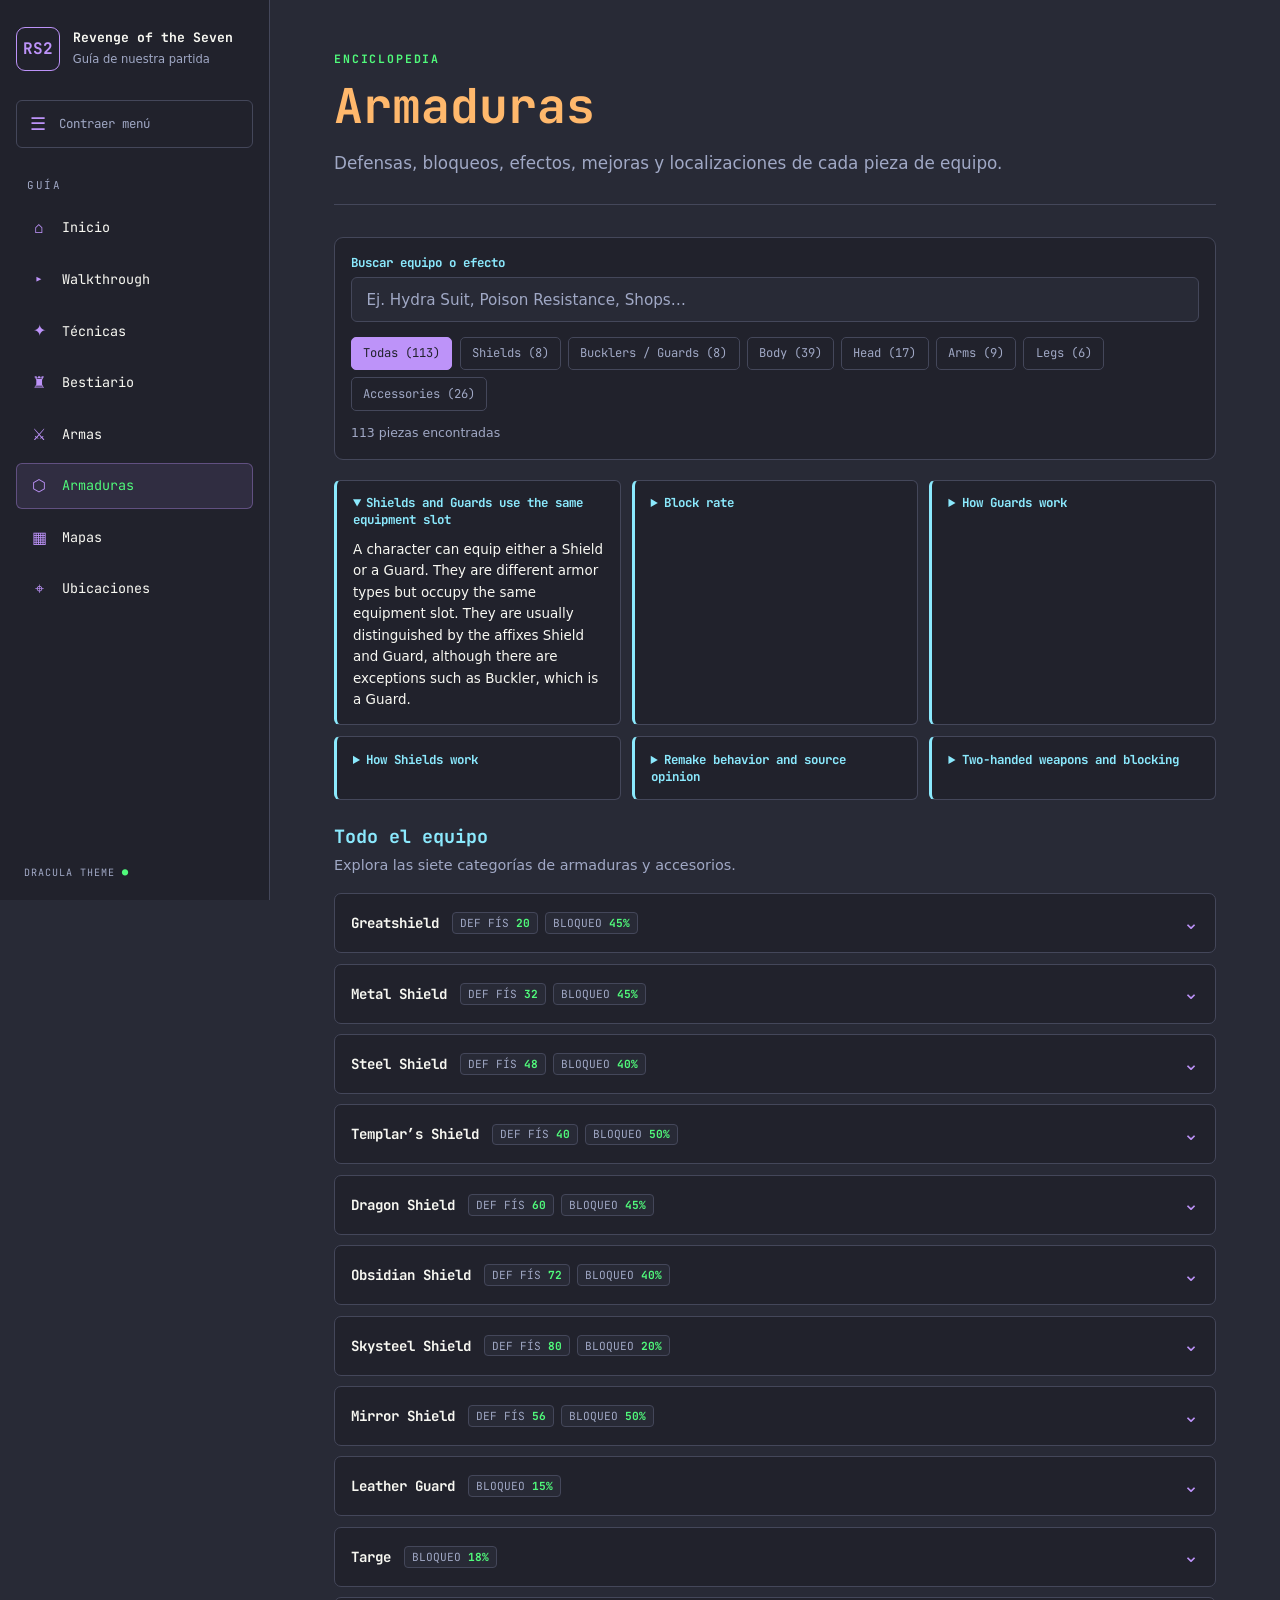
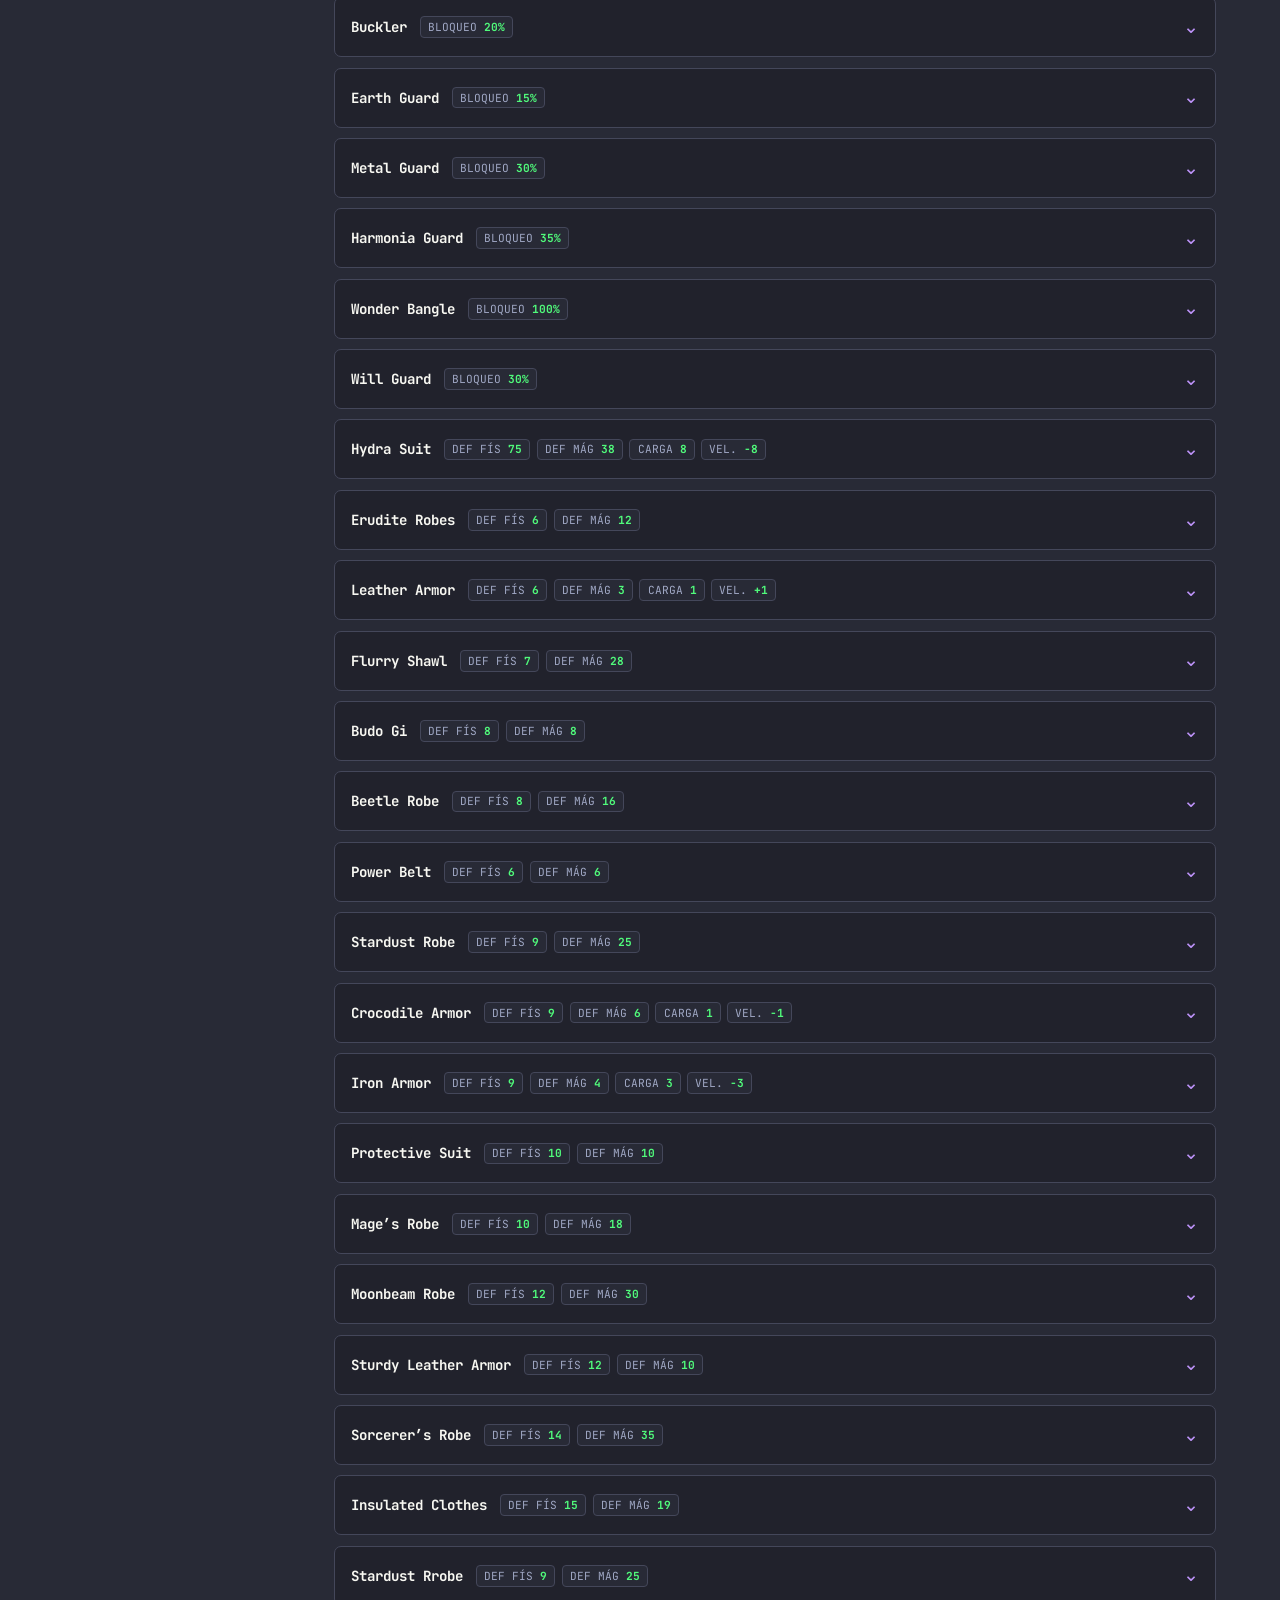
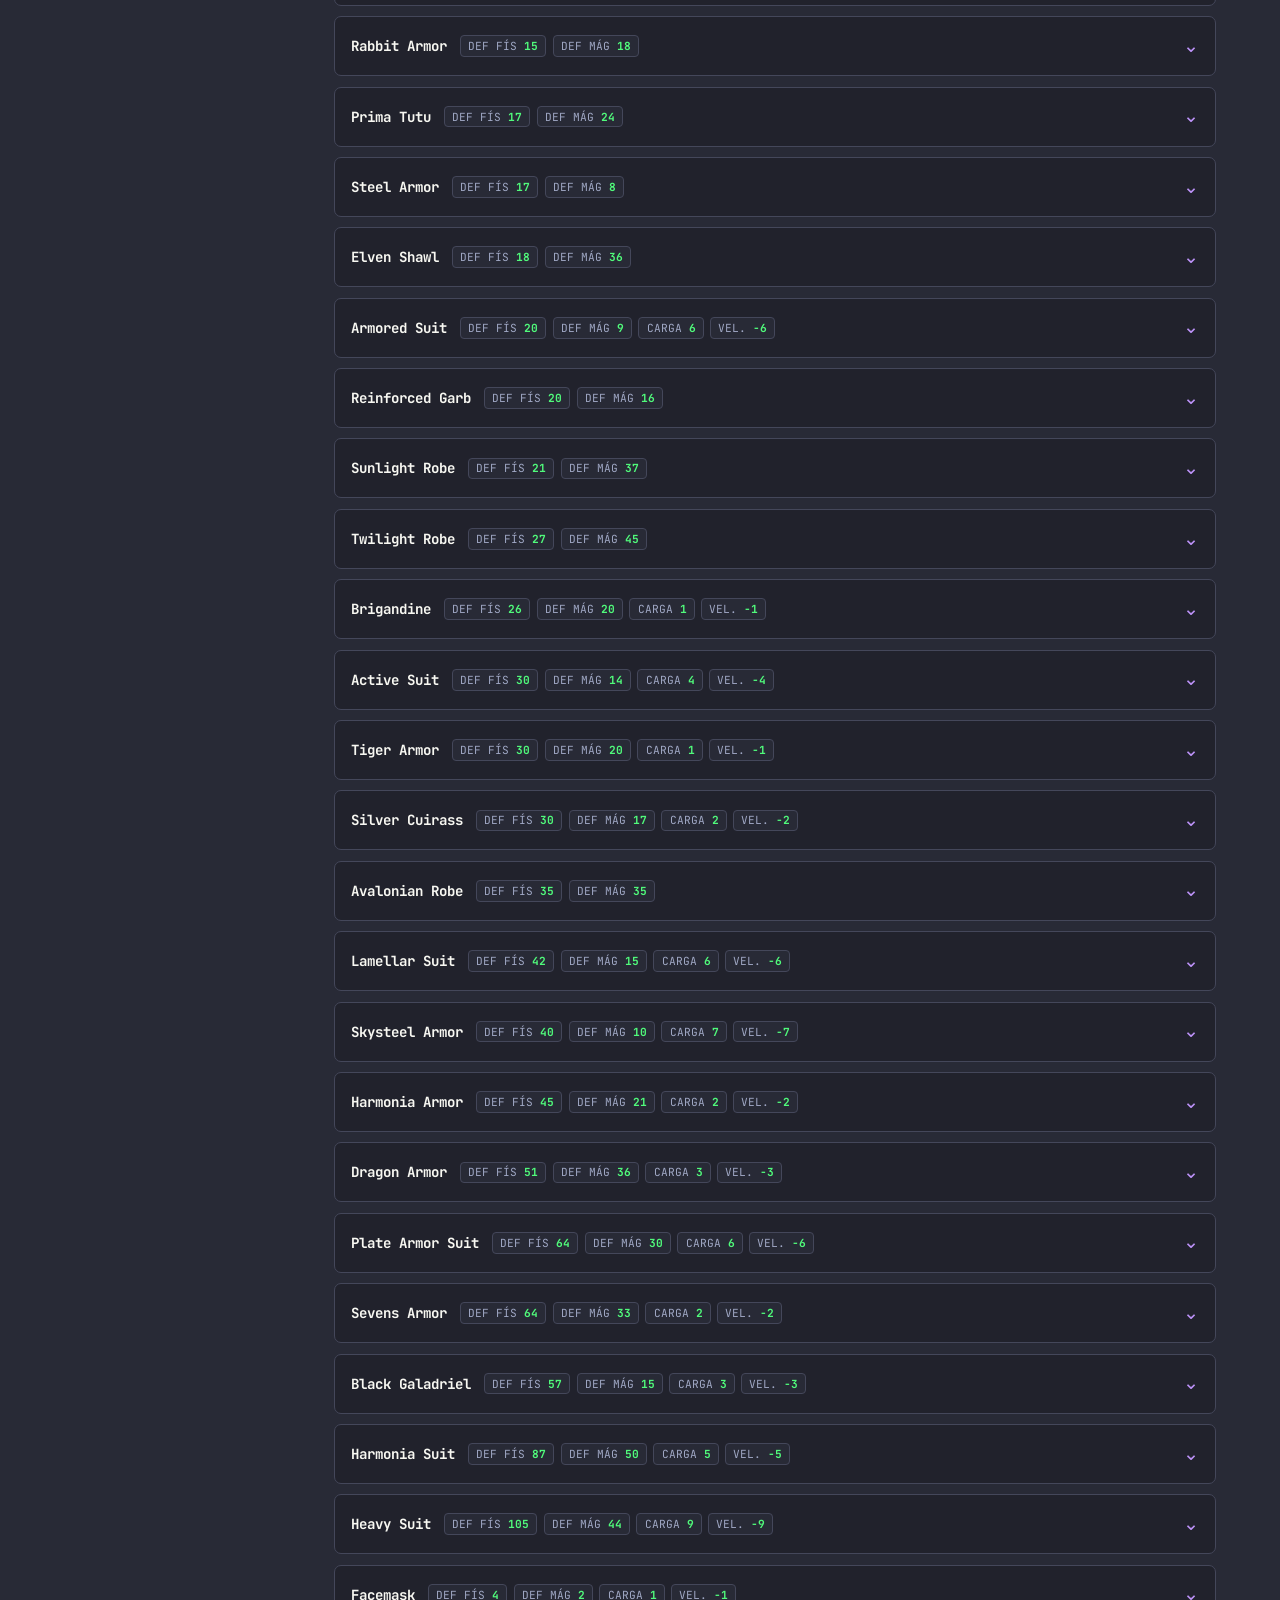
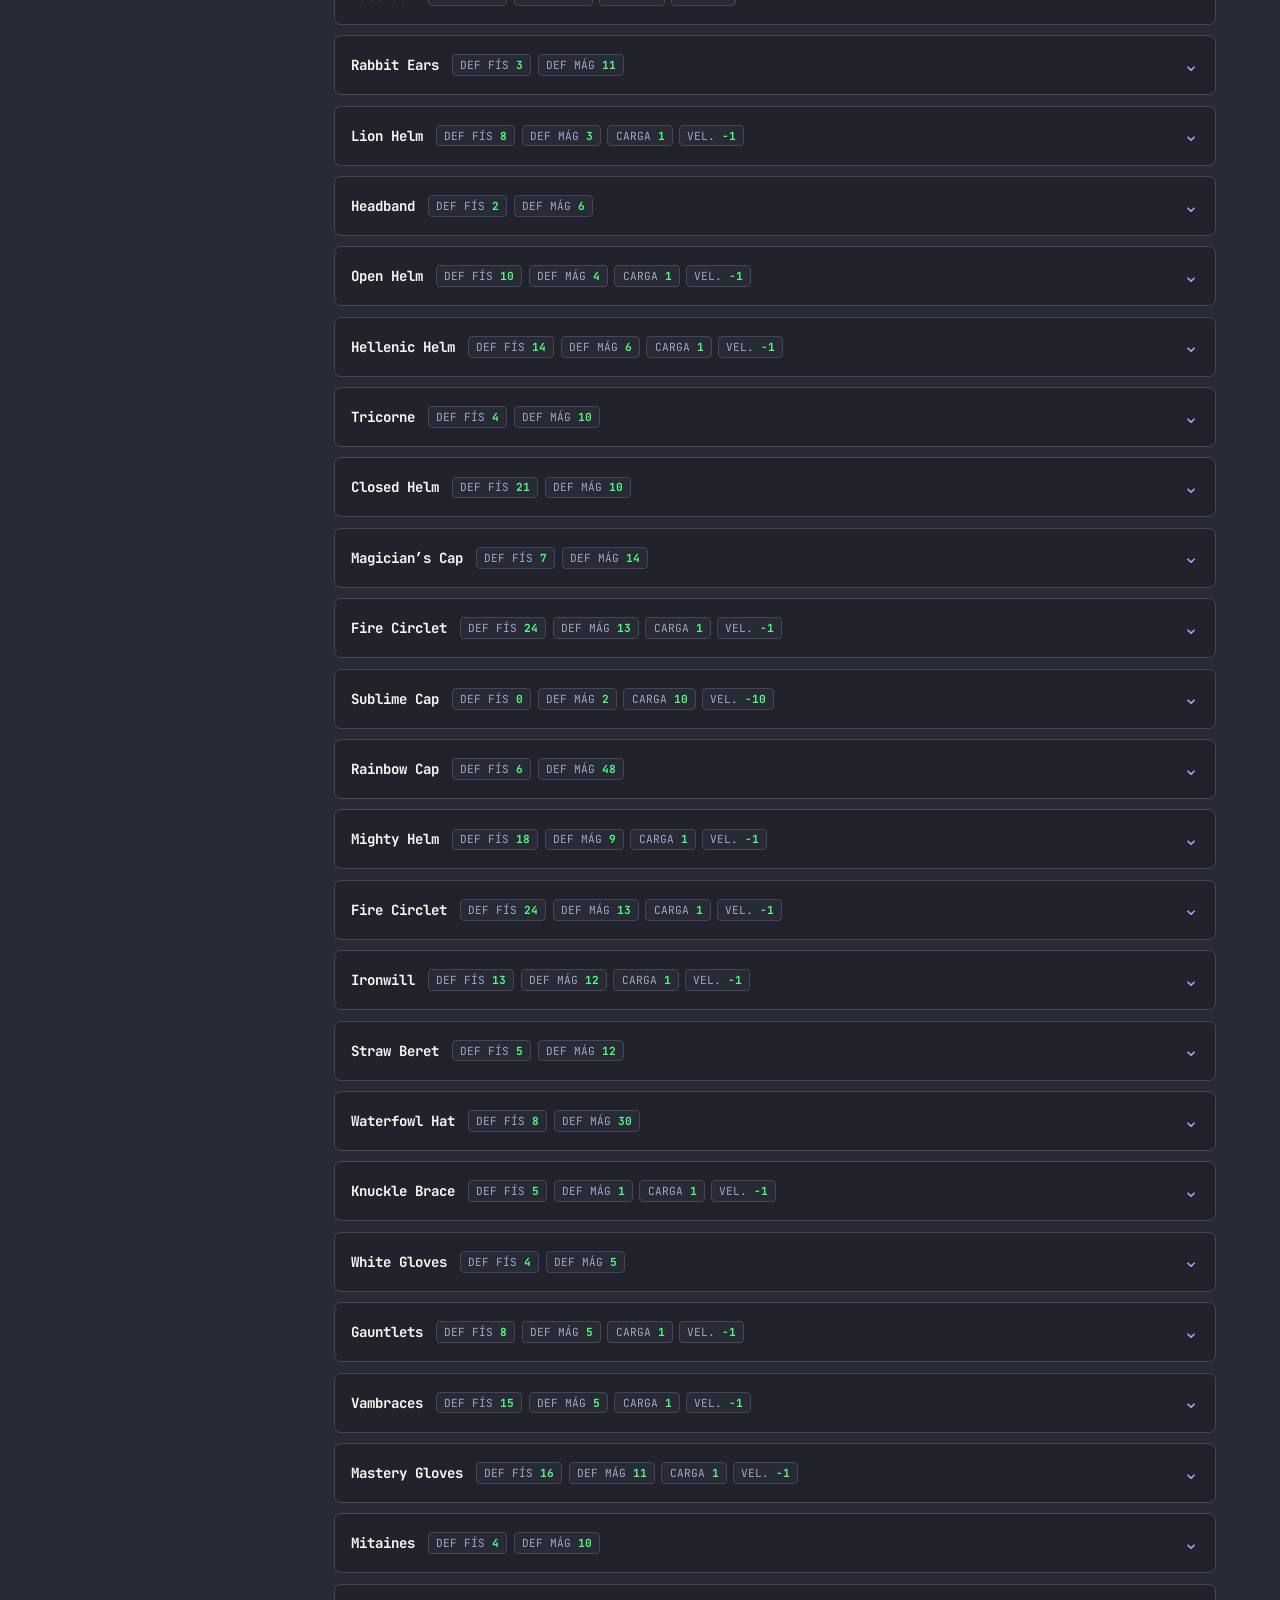
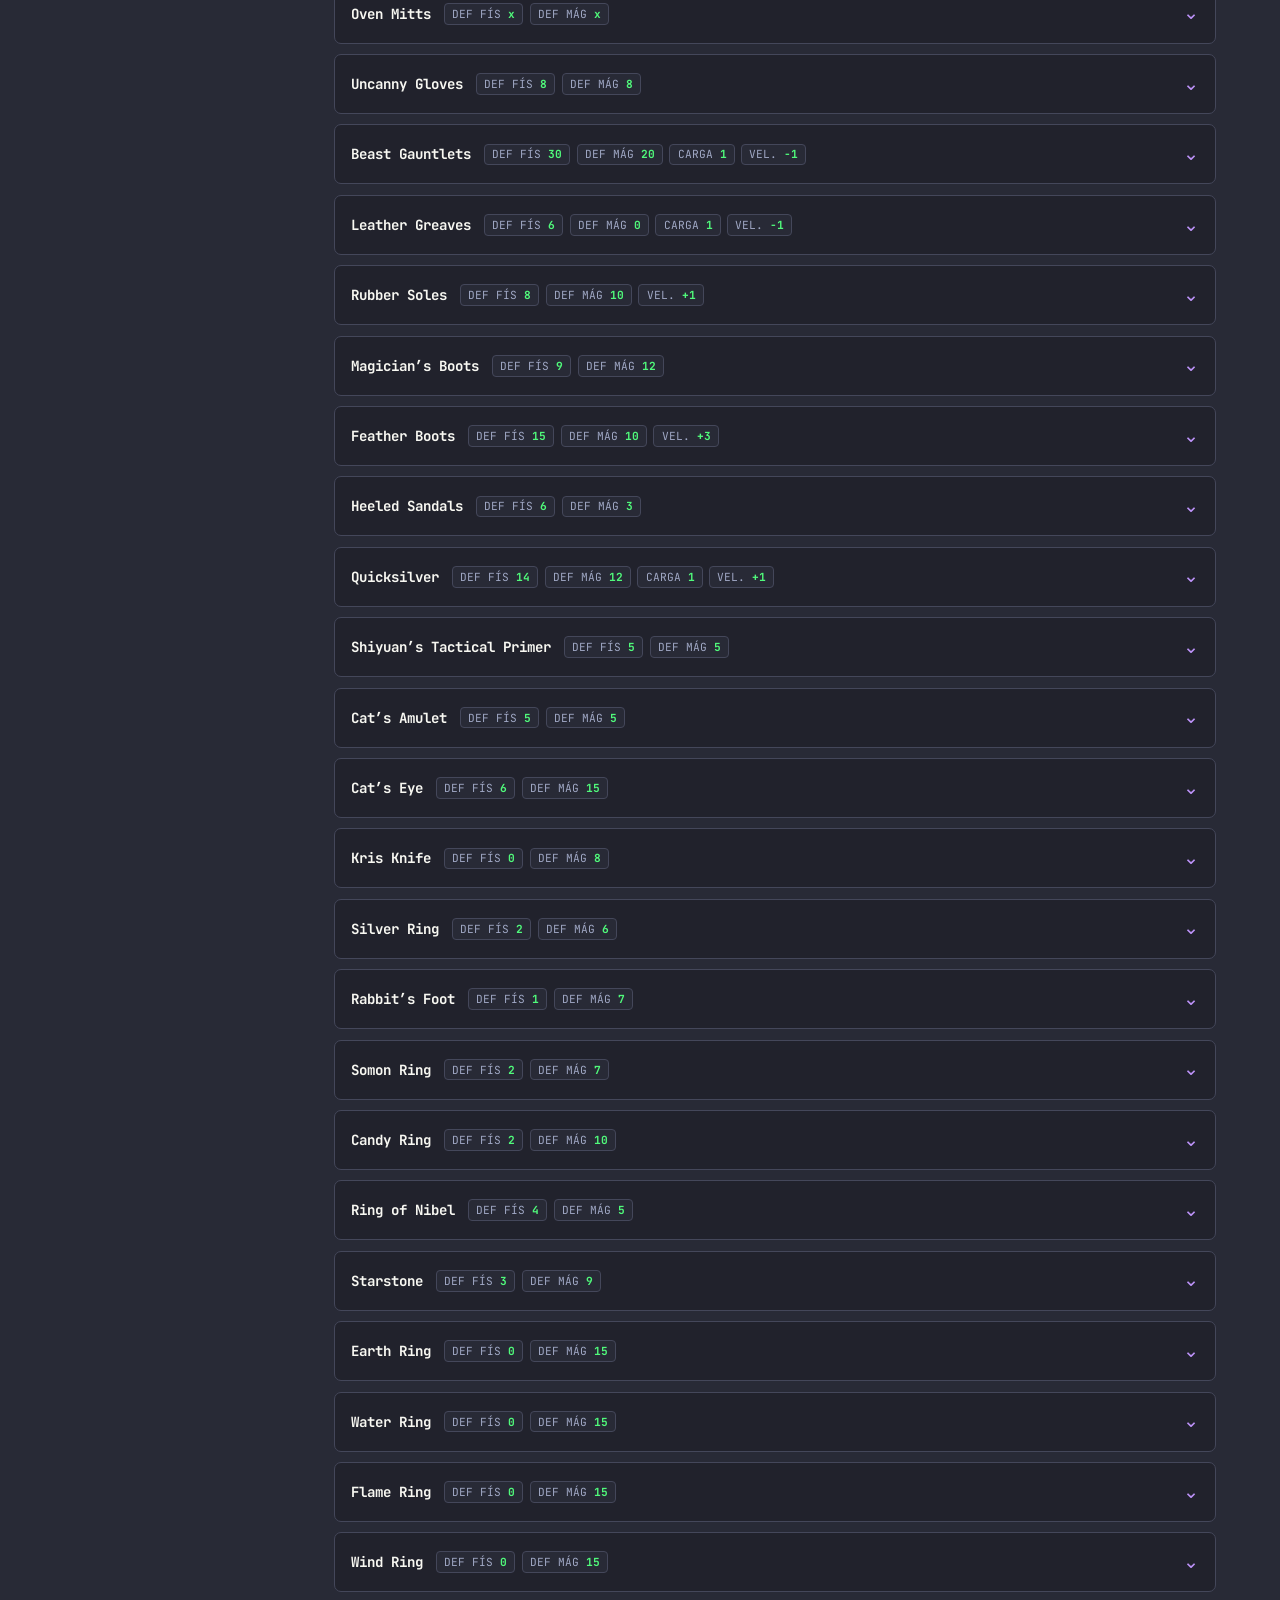
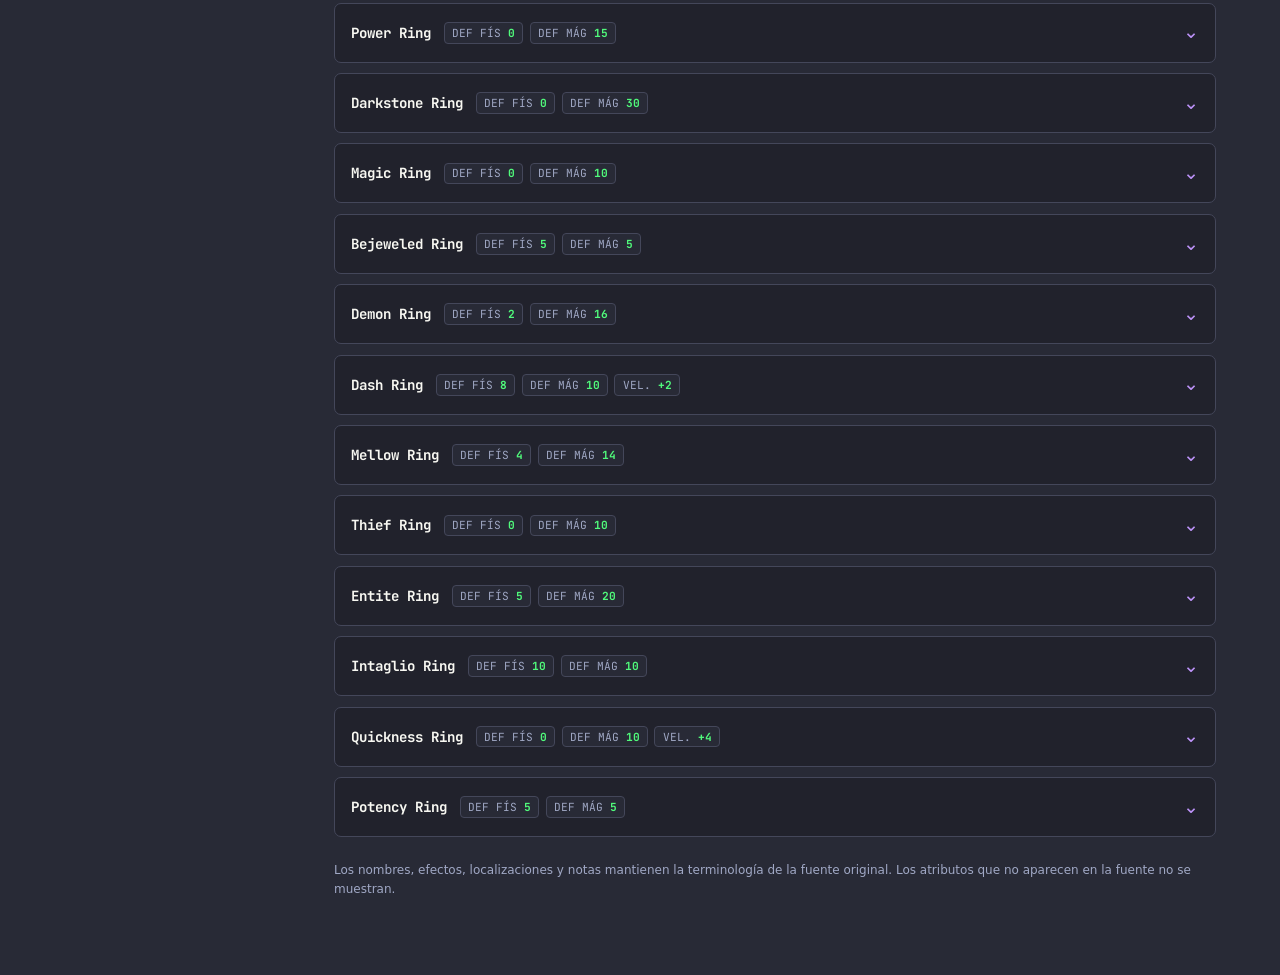
==== armaduras.html @ 8bd7cbe3 "armaduras" ====
<!DOCTYPE html>
<html lang="es">
<head>
  <meta charset="UTF-8">
  <meta name="viewport" content="width=device-width, initial-scale=1">
  <meta name="theme-color" content="#282a36">
  <meta name="description" content="Enciclopedia de armaduras de Romancing SaGa 2: Revenge of the Seven.">
  <title>Armaduras — Romancing SaGa 2: Revenge of the Seven</title>
  <link rel="preconnect" href="https://fonts.googleapis.com">
  <link rel="preconnect" href="https://fonts.gstatic.com" crossorigin>
  <link href="https://fonts.googleapis.com/css2?family=JetBrains+Mono:wght@400;700&display=swap" rel="stylesheet">
  <link rel="stylesheet" href="CSS/style.css">
  <link rel="stylesheet" href="CSS/armaduras.css">
  <script src="JavaScript/armaduras.js" defer></script>
</head>
<body>
  <input class="menu-toggle" type="checkbox" id="menu-toggle" aria-label="Mostrar u ocultar el menú">
  <aside class="sidebar" aria-label="Menú principal">
    <a class="sidebar-brand" href="index.html">
      <span class="brand-mark">RS2</span>
      <span class="brand-copy"><strong>Revenge of the Seven</strong><small>Guía de nuestra partida</small></span>
    </a>
    <label class="sidebar-toggle" for="menu-toggle">
      <span class="toggle-icon" aria-hidden="true">☰</span><span class="toggle-text">Contraer menú</span>
    </label>
    <nav class="site-nav" aria-label="Secciones de la guía">
      <span class="nav-heading">GUÍA</span>
      <ul>
        <li><a href="index.html"><span class="nav-symbol" aria-hidden="true">⌂</span><span class="nav-label">Inicio</span></a></li>
        <li><a href="walkthrough.html"><span class="nav-symbol" aria-hidden="true">▸</span><span class="nav-label">Walkthrough</span></a></li>
        <li><a href="tecnicas.html"><span class="nav-symbol" aria-hidden="true">✦</span><span class="nav-label">Técnicas</span></a></li>
        <li><a href="bestiario.html"><span class="nav-symbol" aria-hidden="true">♜</span><span class="nav-label">Bestiario</span></a></li>
        <li><a href="armas.html"><span class="nav-symbol" aria-hidden="true">⚔</span><span class="nav-label">Armas</span></a></li>
        <li><a href="armaduras.html" aria-current="page"><span class="nav-symbol" aria-hidden="true">⬡</span><span class="nav-label">Armaduras</span></a></li>
        <li><a href="mapas.html"><span class="nav-symbol" aria-hidden="true">▦</span><span class="nav-label">Mapas</span></a></li>
        <li><a href="ubicaciones.html"><span class="nav-symbol" aria-hidden="true">⌖</span><span class="nav-label">Ubicaciones</span></a></li>
      </ul>
    </nav>
    <div class="sidebar-footer">DRACULA THEME <span>●</span></div>
  </aside>
  <label class="menu-backdrop" for="menu-toggle" aria-label="Cerrar menú"></label>

  <main class="page-content">
    <header class="page-header">
      <p class="eyebrow">ENCICLOPEDIA</p>
      <h1 class="site-title">Armaduras</h1>
      <p class="site-subtitle">Defensas, bloqueos, efectos, mejoras y localizaciones de cada pieza de equipo.</p>
    </header>

    <section class="armor-tools" aria-label="Buscar y filtrar armaduras">
      <label class="search-label" for="armor-search">Buscar equipo o efecto</label>
      <input id="armor-search" class="armor-search" type="search" placeholder="Ej. Hydra Suit, Poison Resistance, Shops…" autocomplete="off">
      <div class="category-tabs" id="category-tabs" role="group" aria-label="Categorías de armaduras">
        <span class="loading-message">Cargando categorías…</span>
      </div>
      <div class="results-line">
        <span id="results-count" aria-live="polite">Cargando armaduras…</span>
        <button id="clear-search" class="text-button" type="button" hidden>Limpiar búsqueda</button>
      </div>
    </section>

    <section class="general-notes" id="general-notes" aria-label="Información sobre bloqueos"></section>
    <section class="category-intro" id="category-intro" aria-live="polite"></section>
    <section class="armor-list" id="armor-list" aria-label="Listado de armaduras">
      <div class="loading-panel">Cargando el archivo de armaduras…</div>
    </section>
    <p class="data-footnote">Los nombres, efectos, localizaciones y notas mantienen la terminología de la fuente original. Los atributos que no aparecen en la fuente no se muestran.</p>
  </main>
</body>
</html>
---- CSS/style.css ----
/* =========================================================
   Romancing SaGa 2 — Dracula Theme
   Hoja compartida por todas las páginas
   ========================================================= */

:root {
  --bg: #282a36;
  --bg-dark: #21222c;
  --bg-panel: #343746;
  --line: #44475a;
  --fg: #f8f8f2;
  --comment: #a0a8c5;
  --cyan: #8be9fd;
  --green: #50fa7b;
  --orange: #ffb86c;
  --pink: #ff79c6;
  --purple: #bd93f9;
  --red: #ff5555;
  --yellow: #f1fa8c;

  --sidebar-width: 270px;
  --sidebar-collapsed-width: 76px;
  --font-mono: "JetBrains Mono", ui-monospace, "Cascadia Code", Menlo, Consolas, monospace;
  --font-body: system-ui, -apple-system, "Segoe UI", Roboto, sans-serif;
}

* { box-sizing: border-box; }

html {
  min-height: 100%;
  background: var(--bg);
  scroll-behavior: smooth;
}

body {
  margin: 0;
  min-height: 100vh;
  background: var(--bg);
  color: var(--fg);
  font-family: var(--font-body);
  font-size: 1rem;
  line-height: 1.6;
}

a { color: var(--cyan); }

a:focus-visible,
label:focus-visible {
  outline: 2px solid var(--purple);
  outline-offset: 3px;
}

/* ---------- Menú lateral compartido ---------- */

.menu-toggle {
  position: absolute;
  width: 1px;
  height: 1px;
  overflow: hidden;
  clip: rect(0, 0, 0, 0);
  white-space: nowrap;
  clip-path: inset(50%);
}

.sidebar {
  position: fixed;
  z-index: 20;
  inset: 0 auto 0 0;
  display: flex;
  flex-direction: column;
  width: var(--sidebar-width);
  padding: 1.25rem 1rem 1rem;
  overflow-y: auto;
  background: var(--bg-dark);
  border-right: 1px solid var(--line);
  transition: width 0.22s ease, transform 0.22s ease;
}

.sidebar-brand {
  display: flex;
  align-items: center;
  gap: 0.8rem;
  min-height: 58px;
  margin-bottom: 1.4rem;
  color: var(--fg);
  text-decoration: none;
}

.brand-mark {
  display: grid;
  flex: 0 0 44px;
  width: 44px;
  height: 44px;
  place-items: center;
  border: 1px solid var(--purple);
  border-radius: 9px;
  color: var(--purple);
  font-family: var(--font-mono);
  font-weight: 700;
}

.brand-copy { min-width: 0; }
.brand-copy strong {
  display: block;
  font-family: var(--font-mono);
  font-size: 0.82rem;
  line-height: 1.35;
}
.brand-copy small {
  display: block;
  margin-top: 0.2rem;
  color: var(--comment);
  font-size: 0.72rem;
}

.sidebar-toggle {
  display: flex;
  align-items: center;
  gap: 0.75rem;
  min-height: 42px;
  padding: 0.55rem 0.7rem;
  border: 1px solid var(--line);
  border-radius: 6px;
  color: var(--comment);
  cursor: pointer;
  font-family: var(--font-mono);
  font-size: 0.78rem;
  user-select: none;
}
.sidebar-toggle:hover {
  border-color: var(--purple);
  color: var(--fg);
}
.toggle-icon {
  width: 1.2rem;
  color: var(--purple);
  text-align: center;
  font-size: 1.1rem;
}

.site-nav { margin-top: 1.8rem; }
.nav-heading {
  display: block;
  margin: 0 0 0.65rem 0.7rem;
  color: var(--comment);
  font-family: var(--font-mono);
  font-size: 0.68rem;
  letter-spacing: 0.14em;
}

.site-nav ul {
  display: grid;
  gap: 0.3rem;
  margin: 0;
  padding: 0;
  list-style: none;
}

.site-nav a {
  display: flex;
  align-items: center;
  gap: 0.8rem;
  min-height: 44px;
  padding: 0.6rem 0.75rem;
  border: 1px solid transparent;
  border-radius: 6px;
  color: var(--fg);
  text-decoration: none;
  font-family: var(--font-mono);
  font-size: 0.84rem;
  transition: background-color 0.15s, color 0.15s, border-color 0.15s;
}
.site-nav a:hover {
  background: var(--bg-panel);
  border-color: var(--line);
  color: var(--pink);
}
.site-nav a[aria-current="page"] {
  background: rgb(189 147 249 / 10%);
  border-color: rgb(189 147 249 / 35%);
  color: var(--green);
}
.nav-symbol {
  display: inline-grid;
  flex: 0 0 1.25rem;
  place-items: center;
  color: var(--purple);
  font-size: 1rem;
}

.sidebar-footer {
  margin-top: auto;
  padding: 1.25rem 0.5rem 0.2rem;
  color: var(--comment);
  font-family: var(--font-mono);
  font-size: 0.63rem;
  letter-spacing: 0.1em;
}
.sidebar-footer span { color: var(--green); }

/* Menú contraído en escritorio */
#menu-toggle:checked ~ .sidebar {
  width: var(--sidebar-collapsed-width);
  padding-inline: 0.85rem;
}
#menu-toggle:checked ~ .sidebar .brand-copy,
#menu-toggle:checked ~ .sidebar .toggle-text,
#menu-toggle:checked ~ .sidebar .nav-heading,
#menu-toggle:checked ~ .sidebar .site-nav .nav-label,
#menu-toggle:checked ~ .sidebar .sidebar-footer {
  display: none;
}
#menu-toggle:checked ~ .sidebar .sidebar-brand,
#menu-toggle:checked ~ .sidebar .sidebar-toggle,
#menu-toggle:checked ~ .sidebar .site-nav a {
  justify-content: center;
}
#menu-toggle:checked ~ .sidebar .site-nav a { padding-inline: 0.4rem; }
#menu-toggle:checked ~ .sidebar .nav-symbol {
  flex-basis: auto;
  font-size: 1.15rem;
}

/* El contenido deja espacio para el menú */
.page-content {
  min-height: 100vh;
  margin-left: var(--sidebar-width);
  padding: 3.2rem clamp(1.5rem, 5vw, 4.5rem) 4rem;
  transition: margin-left 0.22s ease;
}
#menu-toggle:checked ~ .page-content {
  margin-left: var(--sidebar-collapsed-width);
}

.menu-backdrop { display: none; }

/* ---------- Cabeceras y contenido común ---------- */

.page-header {
  width: min(100%, 1050px);
  margin: 0 auto 3.2rem;
  padding-bottom: 2rem;
  border-bottom: 1px solid var(--line);
}

.eyebrow {
  margin: 0 0 0.65rem;
  color: var(--comment);
  font-family: var(--font-mono);
  font-size: 0.72rem;
  letter-spacing: 0.16em;
}

.site-title {
  margin: 0;
  color: var(--purple);
  font-family: var(--font-mono);
  font-size: clamp(1.7rem, 4.5vw, 3rem);
  font-weight: 700;
  line-height: 1.2;
}
.site-title span { color: var(--fg); }

.site-subtitle {
  max-width: 680px;
  margin: 1rem 0 0;
  color: var(--comment);
  font-size: 1.05rem;
}

.home-section {
  width: min(100%, 1050px);
  margin-inline: auto;
}
.section-heading { margin-bottom: 1.25rem; }
.section-heading h2 {
  margin: 0;
  color: var(--fg);
  font-family: var(--font-mono);
  font-size: clamp(1.25rem, 3vw, 1.7rem);
}

/* Tarjetas del índice */
.sections {
  display: grid;
  grid-template-columns: repeat(auto-fit, minmax(min(100%, 260px), 1fr));
  gap: 1rem;
  margin: 0;
  padding: 0;
  list-style: none;
}

.section-link {
  display: block;
  height: 100%;
  padding: 1.1rem 1.25rem 1.2rem;
  background: var(--bg-dark);
  border: 1px solid var(--line);
  border-left: 4px solid var(--accent, var(--purple));
  border-radius: 7px;
  color: var(--fg);
  text-decoration: none;
  transition: background-color 0.15s, border-color 0.15s, transform 0.15s;
}
.section-link:hover {
  background: var(--bg-panel);
  border-color: var(--accent, var(--purple));
  transform: translateY(-2px);
}
.section-link:focus-visible {
  outline: 2px solid var(--accent, var(--purple));
  outline-offset: 3px;
}
.section-name {
  display: block;
  color: var(--accent, var(--purple));
  font-family: var(--font-mono);
  font-size: 1.15rem;
  font-weight: 700;
}
.section-file {
  display: block;
  margin-top: 0.1rem;
  color: var(--comment);
  font-family: var(--font-mono);
  font-size: 0.78rem;
}
.section-desc {
  display: block;
  margin-top: 0.6rem;
  color: var(--fg);
}

/* Estilos base útiles para el contenido de las páginas interiores */
.page-body {
  width: min(100%, 1050px);
  margin-inline: auto;
}
.page-body h2,
.page-body h3 {
  color: var(--purple);
  font-family: var(--font-mono);
}
.page-body a { color: var(--cyan); }

/* ---------- Adaptación a móviles ---------- */

@media (max-width: 760px) {
  .sidebar {
    width: min(var(--sidebar-width), 86vw);
    transform: translateX(-100%);
    box-shadow: 12px 0 35px rgb(0 0 0 / 25%);
  }

  /* En móvil, el menú empieza cerrado y se abre con el botón ☰ */
  #menu-toggle:checked ~ .sidebar {
    width: min(var(--sidebar-width), 86vw);
    padding-inline: 1rem;
    transform: translateX(0);
  }
  #menu-toggle:checked ~ .sidebar .brand-copy,
  #menu-toggle:checked ~ .sidebar .toggle-text,
  #menu-toggle:checked ~ .sidebar .nav-heading,
  #menu-toggle:checked ~ .sidebar .site-nav .nav-label,
  #menu-toggle:checked ~ .sidebar .sidebar-footer {
    display: initial;
  }
  #menu-toggle:checked ~ .sidebar .sidebar-brand,
  #menu-toggle:checked ~ .sidebar .sidebar-toggle,
  #menu-toggle:checked ~ .sidebar .site-nav a {
    justify-content: flex-start;
  }
  #menu-toggle:checked ~ .sidebar .site-nav a { padding-inline: 0.75rem; }
  #menu-toggle:checked ~ .sidebar .nav-symbol {
    flex-basis: 1.25rem;
  }

  .page-content,
  #menu-toggle:checked ~ .page-content {
    margin-left: 0;
    padding: 5.5rem 1.1rem 2.5rem;
  }

  /* Botón flotante para abrir/cerrar el menú */
  .sidebar-toggle {
    position: relative;
  }
  body::before {
    content: "☰  MENÚ";
    position: fixed;
    z-index: 15;
    top: 0.8rem;
    left: 0.8rem;
    padding: 0.55rem 0.85rem;
    border: 1px solid var(--line);
    border-radius: 6px;
    background: var(--bg-dark);
    color: var(--fg);
    font-family: var(--font-mono);
    font-size: 0.78rem;
    pointer-events: none;
  }
  .menu-backdrop {
    position: fixed;
    z-index: 18;
    inset: 0;
    background: rgb(0 0 0 / 55%);
  }
  #menu-toggle:checked ~ .menu-backdrop { display: block; }
  #menu-toggle:checked ~ .sidebar { z-index: 20; }
  .sidebar .sidebar-toggle { display: none; }
  #menu-toggle:checked ~ .sidebar .sidebar-toggle { display: flex; }
}

@media (prefers-reduced-motion: reduce) {
  *,
  *::before,
  *::after {
    scroll-behavior: auto !important;
    transition-duration: 0.01ms !important;
  }
}
---- CSS/armaduras.css ----
/* Estilos exclusivos de armaduras.html.
   Usa la paleta y la estructura compartida de Dracula Theme (CSS/style.css). */

/* Cabecera y anchura de contenido */
.page-header {
  width: min(100%, 1050px);
  margin: 0 auto 2rem;
  padding-bottom: 1.7rem;
  border-bottom: 1px solid var(--line);
}
.eyebrow {
  color: var(--green);
  font: 700 0.72rem var(--font-mono);
  letter-spacing: 0.16em;
}
.site-title { color: var(--orange); }
.site-subtitle { color: var(--comment); }

/* Buscador y filtros */
.armor-tools, .general-notes, .category-intro, .armor-list, .data-footnote {
  width: min(100%, 1050px);
  margin-inline: auto;
}
.armor-tools {
  padding: 1rem;
  background: var(--bg-dark);
  border: 1px solid var(--line);
  border-radius: 9px;
}
.search-label {
  display: block;
  margin-bottom: 0.35rem;
  color: var(--cyan);
  font: 700 0.78rem var(--font-mono);
}
.armor-search {
  width: 100%;
  padding: 0.8rem 0.9rem;
  color: var(--fg);
  background: var(--bg);
  border: 1px solid var(--line);
  border-radius: 6px;
  font: 0.95rem var(--font-body);
}
.armor-search::placeholder { color: var(--comment); }
.armor-search:focus { outline: 2px solid var(--purple); outline-offset: 2px; }
.category-tabs { display: flex; flex-wrap: wrap; gap: 0.45rem; margin-top: 0.9rem; }
.category-tab {
  padding: 0.48rem 0.7rem;
  color: var(--comment);
  background: transparent;
  border: 1px solid var(--line);
  border-radius: 5px;
  cursor: pointer;
  font: 0.76rem var(--font-mono);
}
.category-tab:hover { color: var(--fg); border-color: var(--purple); }
.category-tab.active {
  color: var(--bg-dark);
  background: var(--purple);
  border-color: var(--purple);
}
.results-line {
  display: flex;
  justify-content: space-between;
  align-items: center;
  gap: 1rem;
  margin-top: 0.8rem;
  color: var(--comment);
  font-size: 0.78rem;
}
.text-button {
  padding: 0.2rem 0;
  color: var(--pink);
  background: none;
  border: 0;
  cursor: pointer;
  font: inherit;
}

/* Notas generales de escudos y bloqueos */
.general-notes {
  display: grid;
  grid-template-columns: repeat(auto-fit, minmax(min(100%, 250px), 1fr));
  gap: 0.7rem;
  margin-top: 1.2rem;
}
.note-card {
  padding: 0.85rem 1rem;
  background: var(--bg-dark);
  border: 1px solid var(--line);
  border-left: 3px solid var(--cyan);
  border-radius: 6px;
}
.note-card summary {
  color: var(--cyan);
  cursor: pointer;
  font: 700 0.78rem var(--font-mono);
}
.note-card p {
  margin: 0.65rem 0 0;
  color: var(--fg);
  font-size: 0.84rem;
  white-space: pre-line;
}

/* Introducción de categoría */
.category-intro { margin-top: 1.5rem; }
.category-intro h2 {
  margin: 0 0 0.35rem;
  color: var(--cyan);
  font: 700 1.15rem var(--font-mono);
}
.category-intro p { margin: 0; color: var(--comment); font-size: 0.9rem; }

/* Fichas desplegables */
.armor-list { display: grid; gap: 0.65rem; margin-top: 1rem; }
.armor-card {
  overflow: hidden;
  background: var(--bg-dark);
  border: 1px solid var(--line);
  border-radius: 7px;
}
.armor-card[open] { border-color: var(--comment); }
.armor-card > summary {
  display: flex;
  align-items: center;
  gap: 0.8rem;
  min-height: 58px;
  padding: 0.75rem 1rem;
  cursor: pointer;
  list-style: none;
}
.armor-card > summary::-webkit-details-marker { display: none; }
.armor-card > summary::marker { content: ""; }
.armor-card > summary::after {
  content: "⌄";
  margin-left: auto;
  color: var(--purple);
  font-size: 1.2rem;
  transition: transform 0.15s ease;
}
.armor-card[open] > summary::after { transform: rotate(180deg); }
.armor-name { color: var(--fg); font: 700 0.88rem var(--font-mono); }
.armor-quick { display: flex; flex-wrap: wrap; gap: 0.4rem; }
.stat-chip {
  padding: 0.18rem 0.45rem;
  color: var(--comment);
  background: var(--bg);
  border: 1px solid var(--line);
  border-radius: 4px;
  font: 0.7rem var(--font-mono);
}
.stat-chip b { color: var(--green); font-weight: 700; }
.armor-details {
  display: grid;
  grid-template-columns: repeat(2, minmax(0, 1fr));
  gap: 0.8rem 1.2rem;
  padding: 0.9rem 1rem 1rem;
  border-top: 1px solid var(--line);
}
.detail-group { min-width: 0; }
.detail-group h3 {
  margin: 0 0 0.3rem;
  color: var(--pink);
  font: 700 0.72rem var(--font-mono);
  text-transform: uppercase;
  letter-spacing: 0.05em;
}
.detail-group p, .detail-group ul {
  margin: 0;
  color: var(--fg);
  font-size: 0.84rem;
  white-space: pre-line;
  overflow-wrap: anywhere;
}
.detail-group ul { padding-left: 1.2rem; }
.detail-group li + li { margin-top: 0.2rem; }
.detail-group b { color: var(--orange); }
.loading-panel, .empty-state {
  padding: 1.2rem;
  color: var(--comment);
  background: var(--bg-dark);
  border: 1px dashed var(--line);
  border-radius: 7px;
  text-align: center;
}
.data-footnote { margin-top: 1.5rem; color: var(--comment); font-size: 0.75rem; }

/* Móvil: mismo comportamiento que las páginas interiores de la guía */
@media (max-width: 760px) {
  .page-header { margin-bottom: 1.8rem; }
  .armor-card > summary { align-items: flex-start; flex-direction: column; gap: 0.5rem; padding-right: 2.5rem; position: relative; }
  .armor-card > summary::after { position: absolute; top: 0.65rem; right: 0.9rem; }
  .armor-details { grid-template-columns: 1fr; }
  .general-notes { grid-template-columns: 1fr; }
}
@media (prefers-reduced-motion: reduce) {
  .armor-card > summary::after { transition: none; }
}
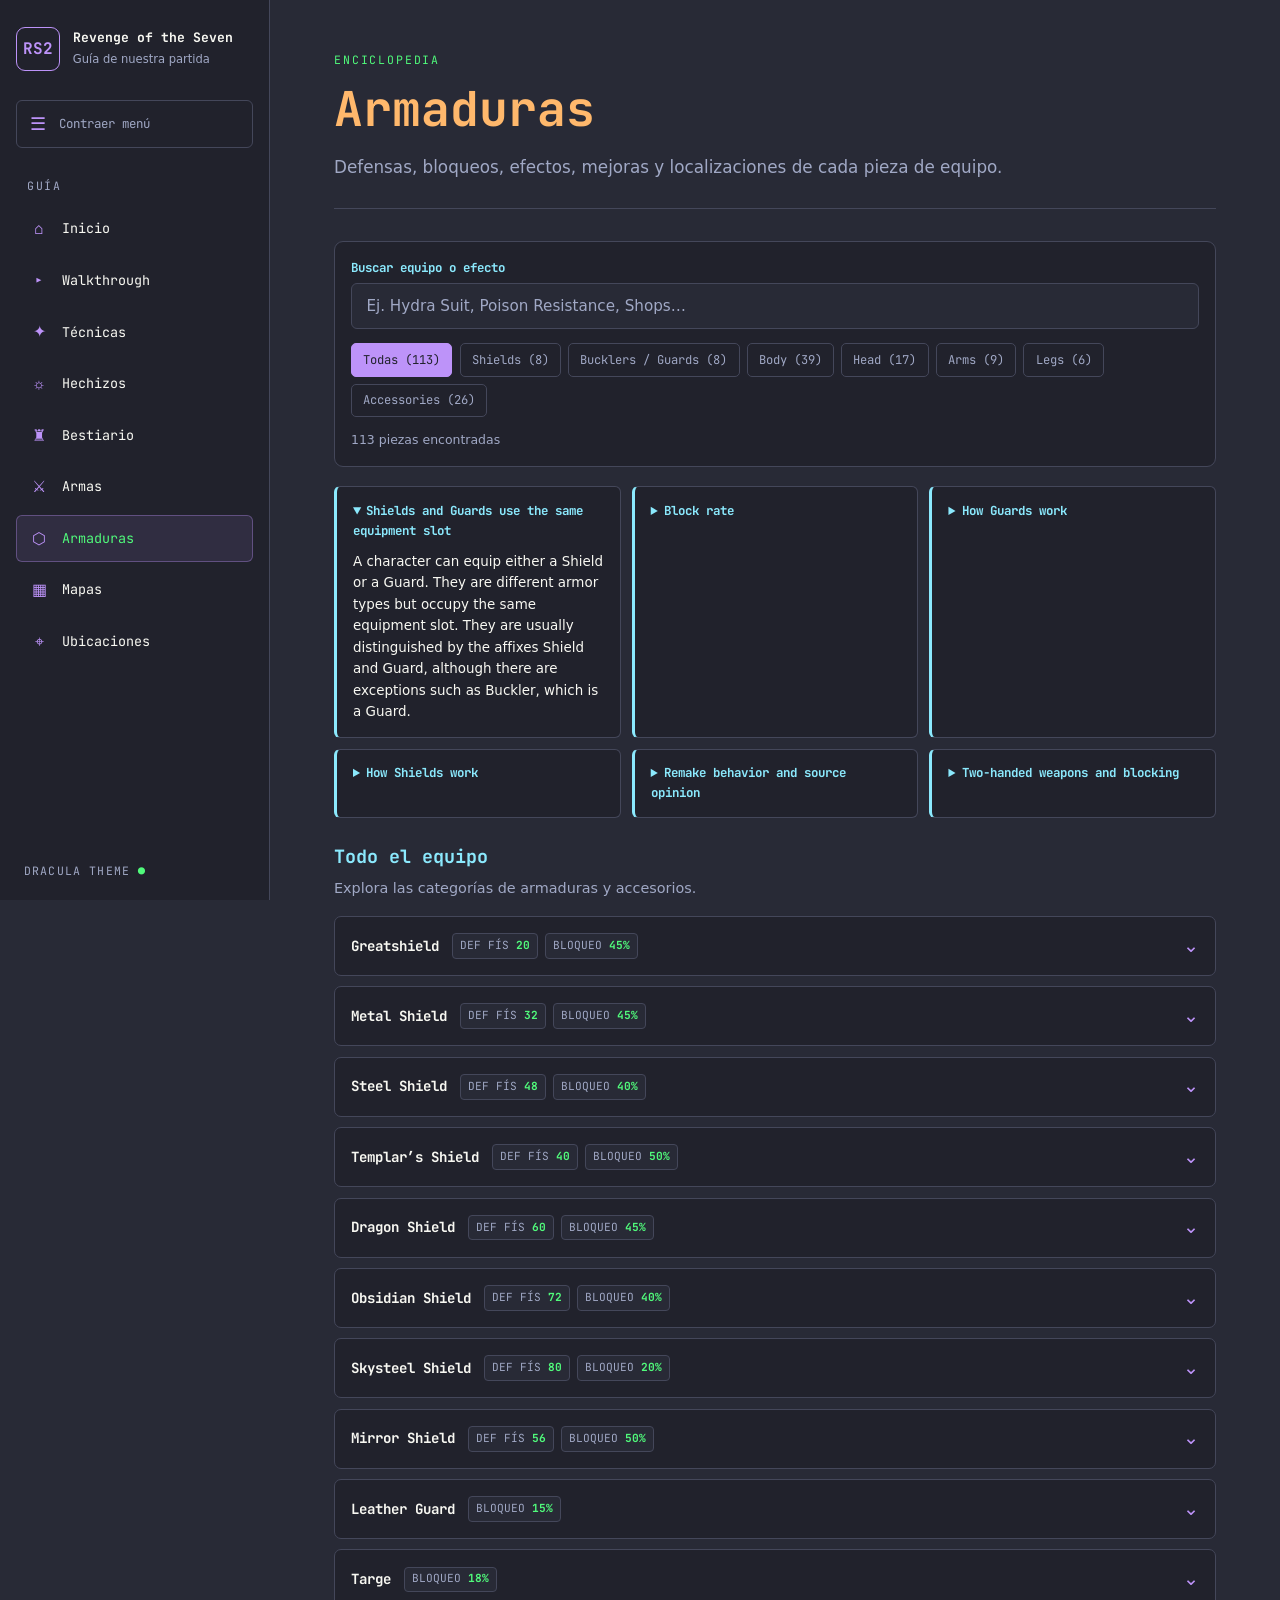
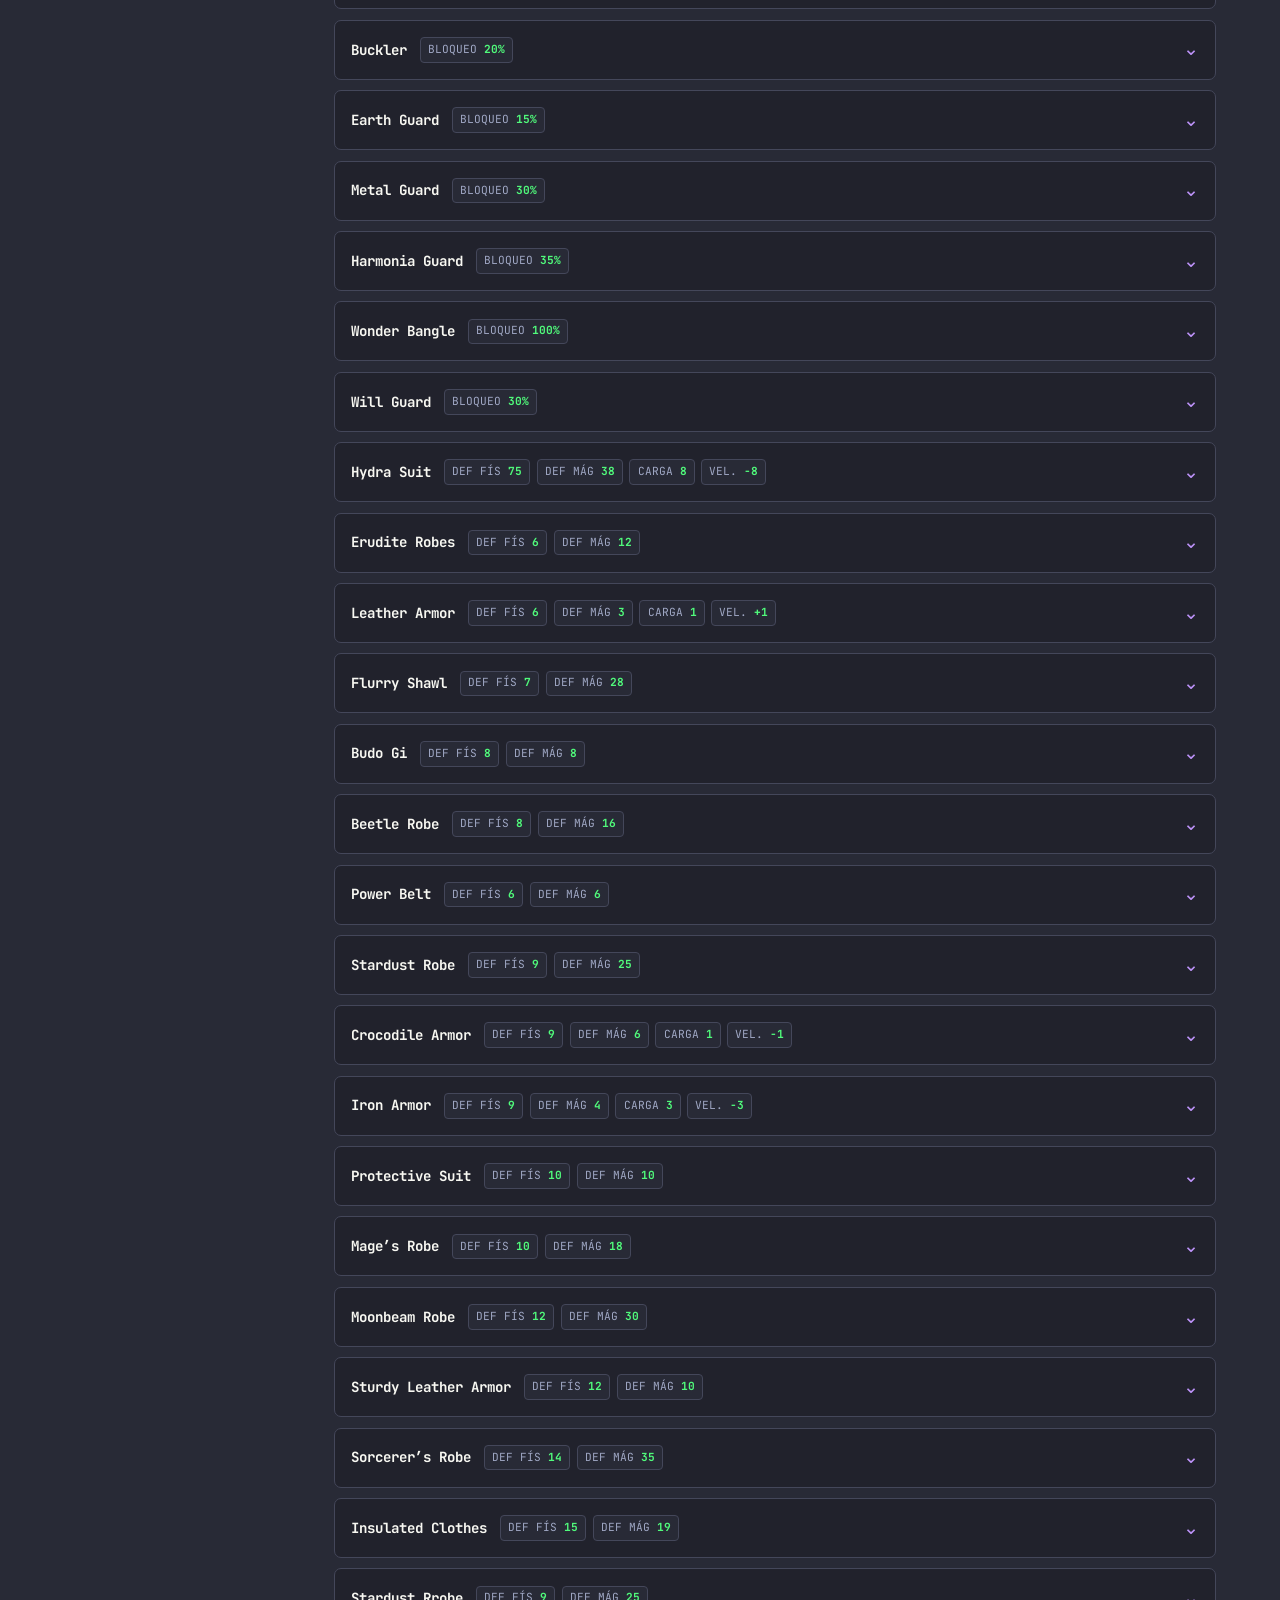
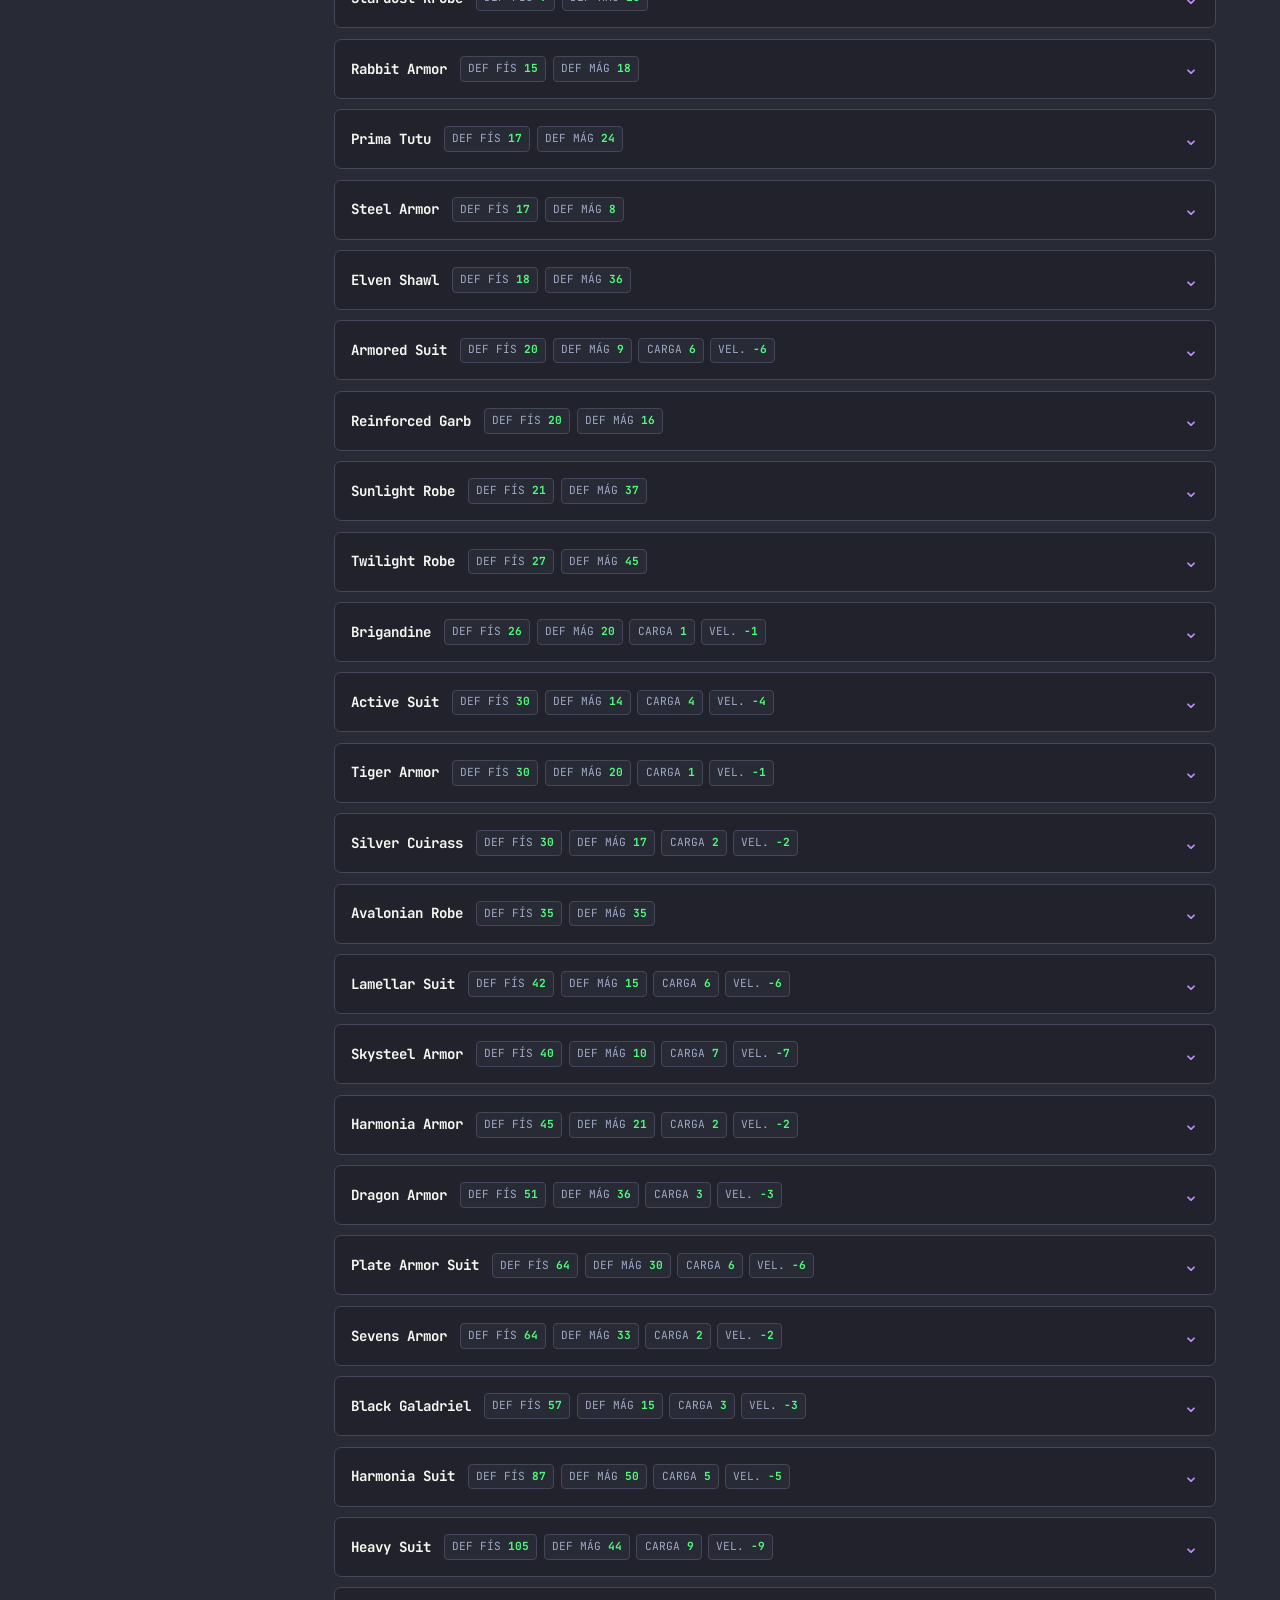
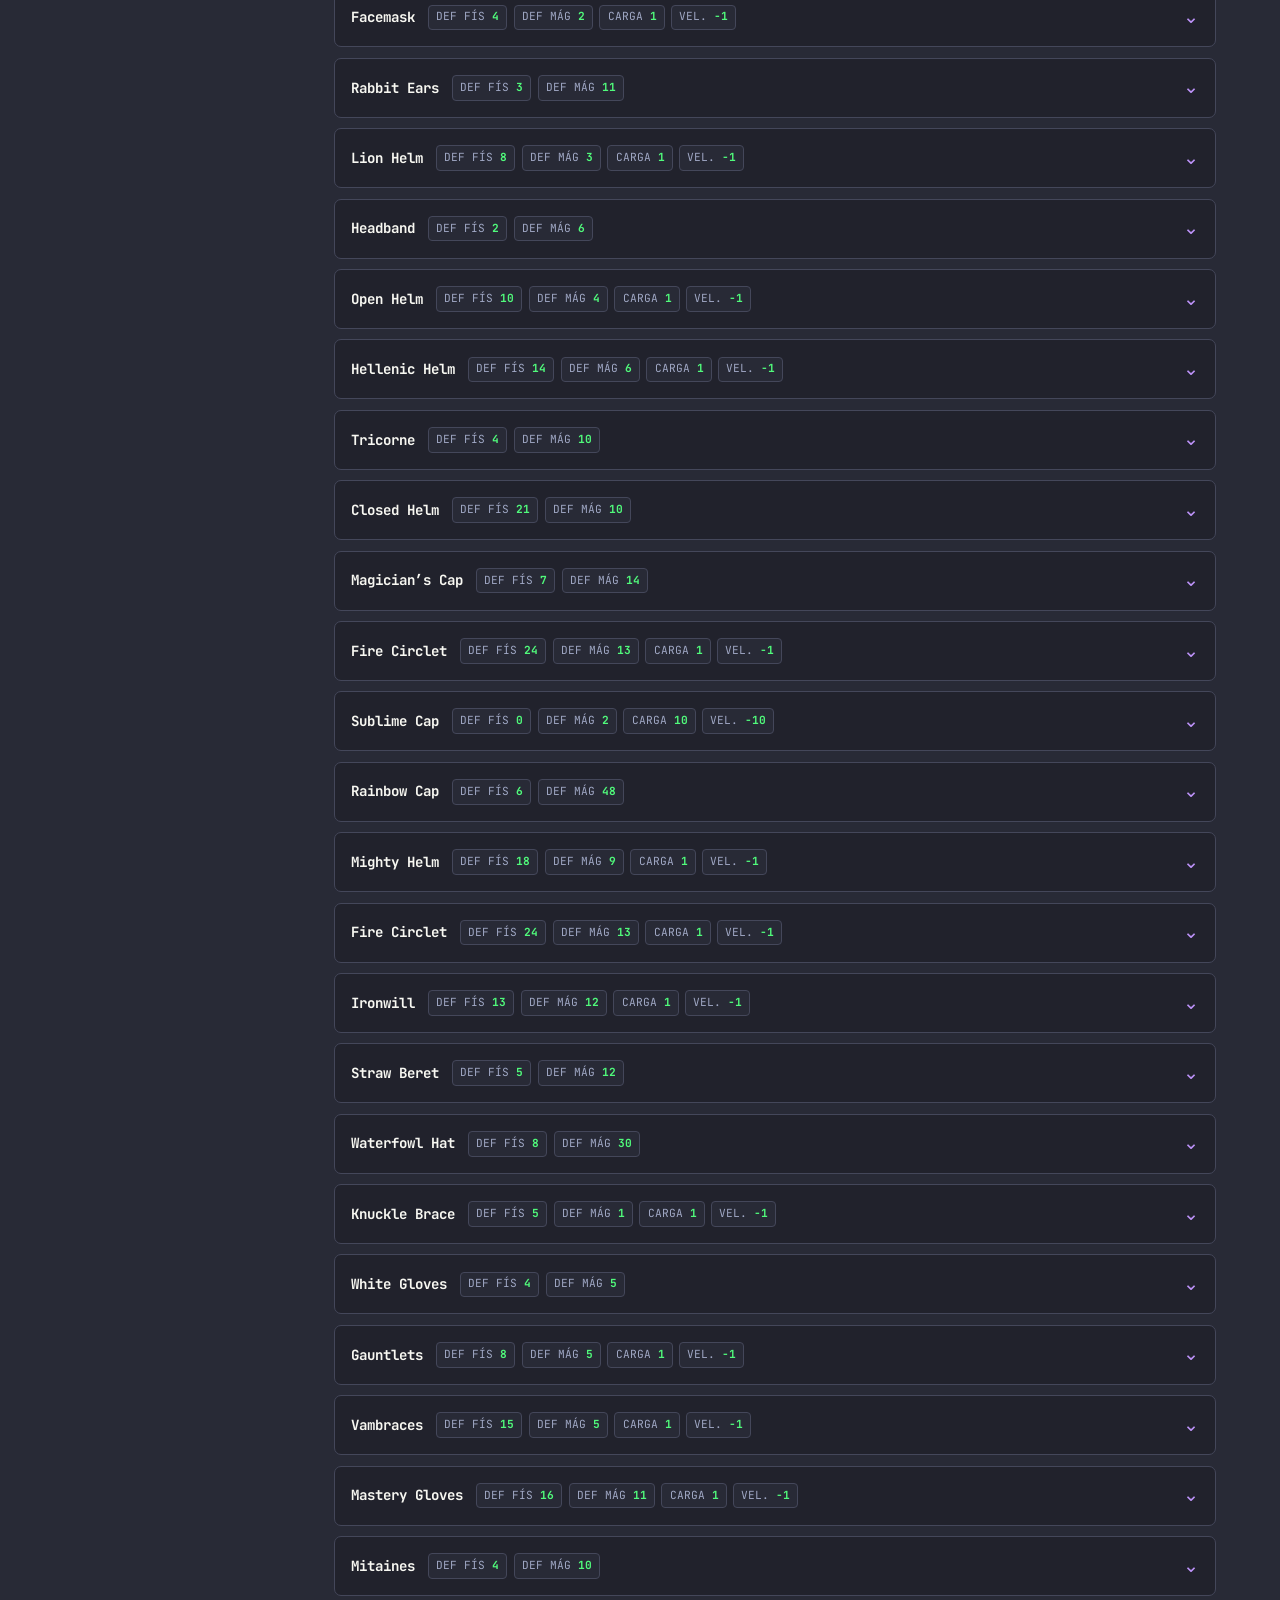
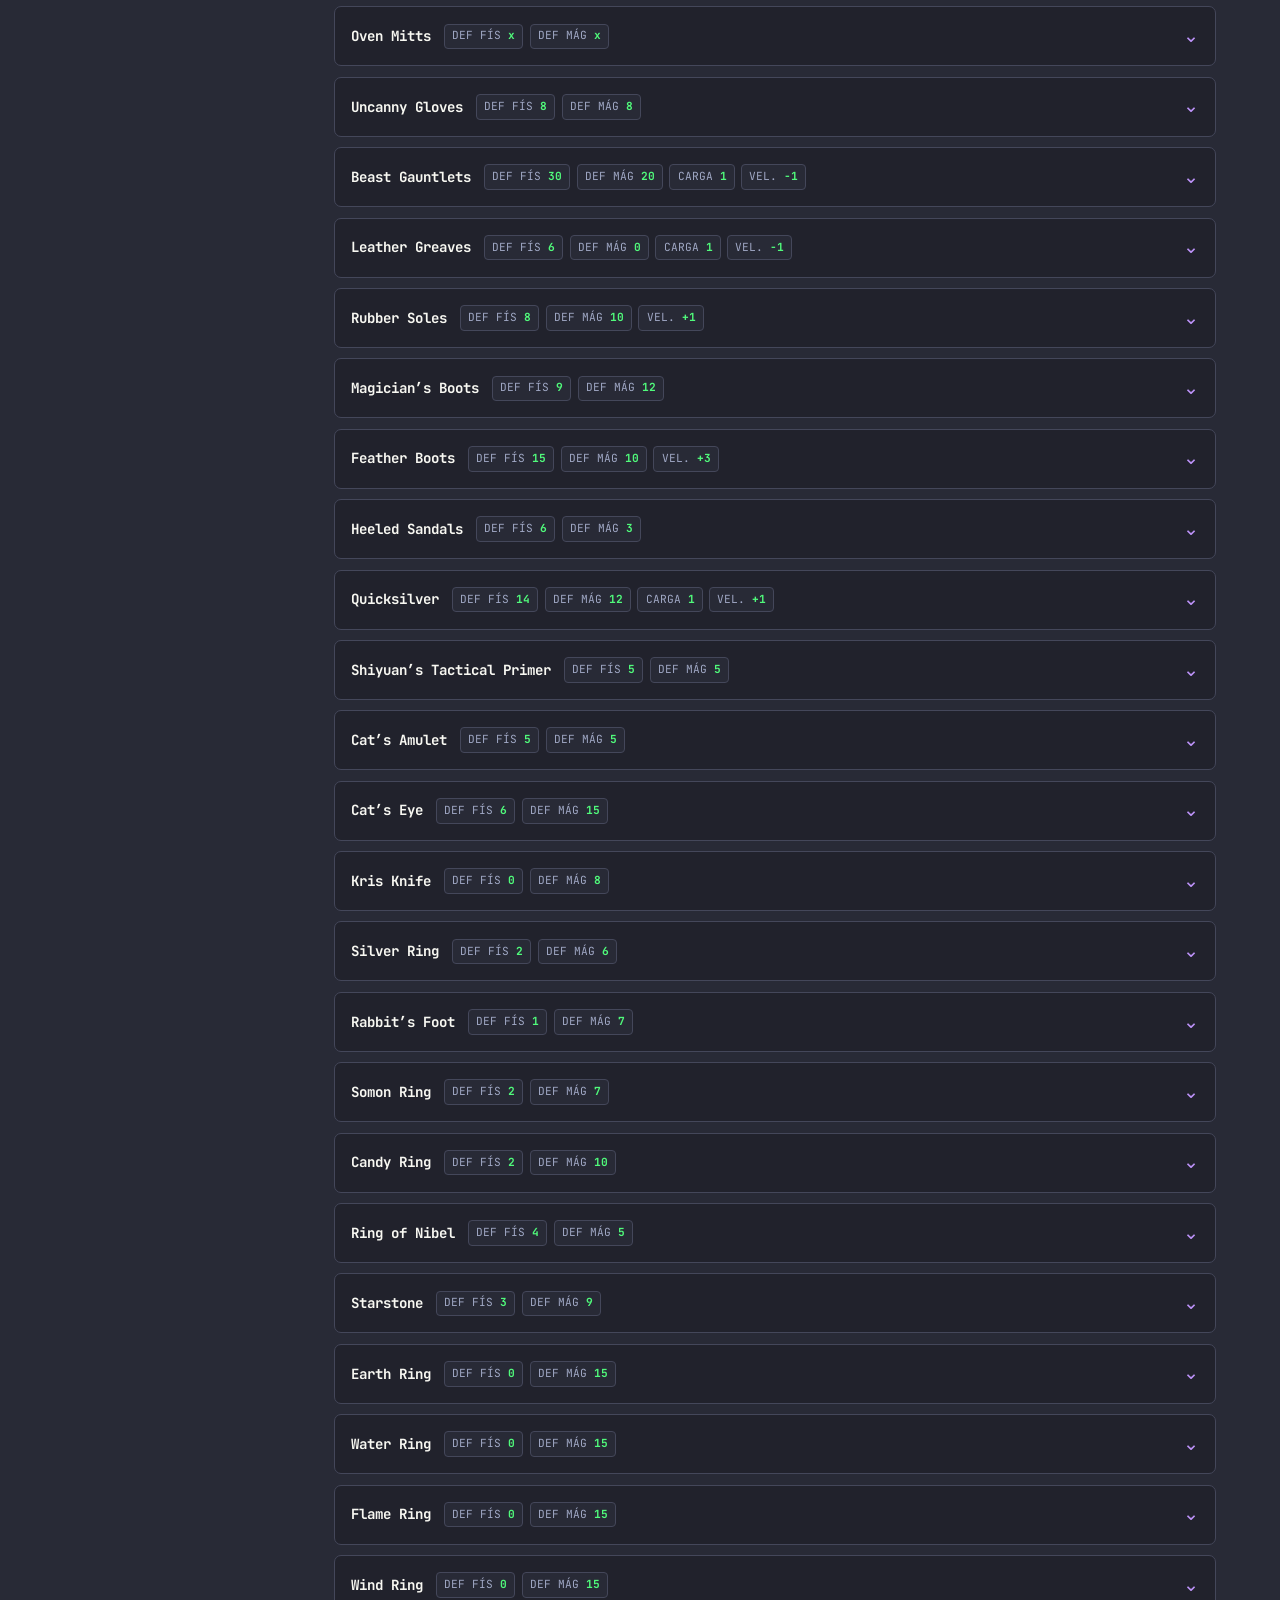
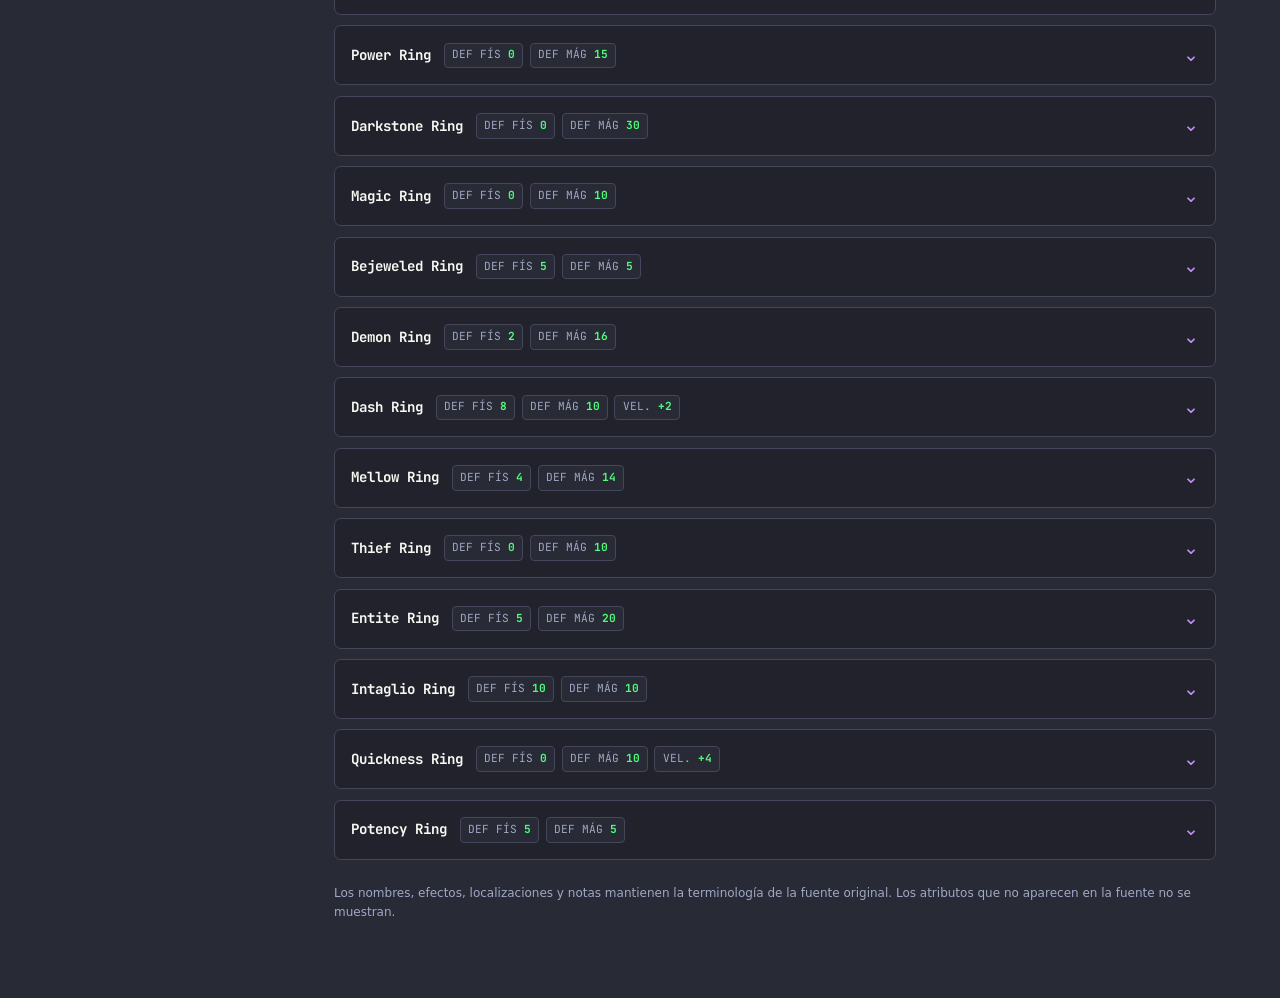
==== commit a6eeb7ac: "correciones varias" ====
--- a/armaduras.html
+++ b/armaduras.html
@@ -6,29 +6,43 @@
   <meta name="theme-color" content="#282a36">
   <meta name="description" content="Enciclopedia de armaduras de Romancing SaGa 2: Revenge of the Seven.">
   <title>Armaduras — Romancing SaGa 2: Revenge of the Seven</title>
+
   <link rel="preconnect" href="https://fonts.googleapis.com">
   <link rel="preconnect" href="https://fonts.gstatic.com" crossorigin>
   <link href="https://fonts.googleapis.com/css2?family=JetBrains+Mono:wght@400;700&display=swap" rel="stylesheet">
   <link rel="stylesheet" href="CSS/style.css">
   <link rel="stylesheet" href="CSS/armaduras.css">
   <script src="JavaScript/armaduras.js" defer></script>
+  <script src="JavaScript/menu.js" defer></script>
 </head>
 <body>
-  <input class="menu-toggle" type="checkbox" id="menu-toggle" aria-label="Mostrar u ocultar el menú">
+  <input class="menu-toggle" type="checkbox" id="menu-toggle" aria-controls="site-nav" aria-label="Mostrar u ocultar el menú">
+
+  <label class="mobile-menu-button" for="menu-toggle" aria-label="Abrir o cerrar el menú">
+    ☰ MENÚ
+  </label>
+
   <aside class="sidebar" aria-label="Menú principal">
     <a class="sidebar-brand" href="index.html">
       <span class="brand-mark">RS2</span>
-      <span class="brand-copy"><strong>Revenge of the Seven</strong><small>Guía de nuestra partida</small></span>
+      <span class="brand-copy">
+        <strong>Revenge of the Seven</strong>
+        <small>Guía de nuestra partida</small>
+      </span>
     </a>
+
     <label class="sidebar-toggle" for="menu-toggle">
-      <span class="toggle-icon" aria-hidden="true">☰</span><span class="toggle-text">Contraer menú</span>
+      <span class="toggle-icon" aria-hidden="true">☰</span>
+      <span class="toggle-text">Contraer menú</span>
     </label>
-    <nav class="site-nav" aria-label="Secciones de la guía">
+
+    <nav class="site-nav" id="site-nav" aria-label="Secciones de la guía">
       <span class="nav-heading">GUÍA</span>
       <ul>
         <li><a href="index.html"><span class="nav-symbol" aria-hidden="true">⌂</span><span class="nav-label">Inicio</span></a></li>
         <li><a href="walkthrough.html"><span class="nav-symbol" aria-hidden="true">▸</span><span class="nav-label">Walkthrough</span></a></li>
         <li><a href="tecnicas.html"><span class="nav-symbol" aria-hidden="true">✦</span><span class="nav-label">Técnicas</span></a></li>
+        <li><a href="hechizos.html"><span class="nav-symbol" aria-hidden="true">☼</span><span class="nav-label">Hechizos</span></a></li>
         <li><a href="bestiario.html"><span class="nav-symbol" aria-hidden="true">♜</span><span class="nav-label">Bestiario</span></a></li>
         <li><a href="armas.html"><span class="nav-symbol" aria-hidden="true">⚔</span><span class="nav-label">Armas</span></a></li>
         <li><a href="armaduras.html" aria-current="page"><span class="nav-symbol" aria-hidden="true">⬡</span><span class="nav-label">Armaduras</span></a></li>
@@ -36,9 +50,11 @@
         <li><a href="ubicaciones.html"><span class="nav-symbol" aria-hidden="true">⌖</span><span class="nav-label">Ubicaciones</span></a></li>
       </ul>
     </nav>
+
     <div class="sidebar-footer">DRACULA THEME <span>●</span></div>
   </aside>
-  <label class="menu-backdrop" for="menu-toggle" aria-label="Cerrar menú"></label>
+
+  <label class="menu-backdrop" for="menu-toggle" aria-hidden="true"></label>
 
   <main class="page-content">
     <header class="page-header">
@@ -50,9 +66,11 @@
     <section class="armor-tools" aria-label="Buscar y filtrar armaduras">
       <label class="search-label" for="armor-search">Buscar equipo o efecto</label>
       <input id="armor-search" class="armor-search" type="search" placeholder="Ej. Hydra Suit, Poison Resistance, Shops…" autocomplete="off">
+
       <div class="category-tabs" id="category-tabs" role="group" aria-label="Categorías de armaduras">
         <span class="loading-message">Cargando categorías…</span>
       </div>
+
       <div class="results-line">
         <span id="results-count" aria-live="polite">Cargando armaduras…</span>
         <button id="clear-search" class="text-button" type="button" hidden>Limpiar búsqueda</button>
@@ -61,10 +79,12 @@
 
     <section class="general-notes" id="general-notes" aria-label="Información sobre bloqueos"></section>
     <section class="category-intro" id="category-intro" aria-live="polite"></section>
+
     <section class="armor-list" id="armor-list" aria-label="Listado de armaduras">
       <div class="loading-panel">Cargando el archivo de armaduras…</div>
     </section>
+
     <p class="data-footnote">Los nombres, efectos, localizaciones y notas mantienen la terminología de la fuente original. Los atributos que no aparecen en la fuente no se muestran.</p>
   </main>
 </body>
-</html>
+</html>
--- a/CSS/style.css
+++ b/CSS/style.css
@@ -4,6 +4,8 @@
    ========================================================= */
 
 :root {
+  color-scheme: dark;
+
   --bg: #282a36;
   --bg-dark: #21222c;
   --bg-panel: #343746;
@@ -20,11 +22,14 @@
 
   --sidebar-width: 270px;
   --sidebar-collapsed-width: 76px;
+
   --font-mono: "JetBrains Mono", ui-monospace, "Cascadia Code", Menlo, Consolas, monospace;
   --font-body: system-ui, -apple-system, "Segoe UI", Roboto, sans-serif;
 }
 
-* { box-sizing: border-box; }
+* {
+  box-sizing: border-box;
+}
 
 html {
   min-height: 100%;
@@ -42,10 +47,13 @@
   line-height: 1.6;
 }
 
-a { color: var(--cyan); }
+a {
+  color: var(--cyan);
+}
 
 a:focus-visible,
-label:focus-visible {
+.mobile-menu-button:focus-visible,
+.sidebar-toggle:focus-visible {
   outline: 2px solid var(--purple);
   outline-offset: 3px;
 }
@@ -99,13 +107,17 @@
   font-weight: 700;
 }
 
-.brand-copy { min-width: 0; }
+.brand-copy {
+  min-width: 0;
+}
+
 .brand-copy strong {
   display: block;
   font-family: var(--font-mono);
   font-size: 0.82rem;
   line-height: 1.35;
 }
+
 .brand-copy small {
   display: block;
   margin-top: 0.2rem;
@@ -127,10 +139,12 @@
   font-size: 0.78rem;
   user-select: none;
 }
+
 .sidebar-toggle:hover {
   border-color: var(--purple);
   color: var(--fg);
 }
+
 .toggle-icon {
   width: 1.2rem;
   color: var(--purple);
@@ -138,13 +152,16 @@
   font-size: 1.1rem;
 }
 
-.site-nav { margin-top: 1.8rem; }
+.site-nav {
+  margin-top: 1.8rem;
+}
+
 .nav-heading {
   display: block;
   margin: 0 0 0.65rem 0.7rem;
   color: var(--comment);
   font-family: var(--font-mono);
-  font-size: 0.68rem;
+  font-size: 0.72rem;
   letter-spacing: 0.14em;
 }
 
@@ -170,16 +187,19 @@
   font-size: 0.84rem;
   transition: background-color 0.15s, color 0.15s, border-color 0.15s;
 }
+
 .site-nav a:hover {
   background: var(--bg-panel);
   border-color: var(--line);
   color: var(--pink);
 }
+
 .site-nav a[aria-current="page"] {
   background: rgb(189 147 249 / 10%);
   border-color: rgb(189 147 249 / 35%);
   color: var(--green);
 }
+
 .nav-symbol {
   display: inline-grid;
   flex: 0 0 1.25rem;
@@ -193,16 +213,25 @@
   padding: 1.25rem 0.5rem 0.2rem;
   color: var(--comment);
   font-family: var(--font-mono);
-  font-size: 0.63rem;
+  font-size: 0.72rem;
   letter-spacing: 0.1em;
 }
-.sidebar-footer span { color: var(--green); }
+
+.sidebar-footer span {
+  color: var(--green);
+}
+
+/* Botón fijo para abrir/cerrar el menú en móvil */
+.mobile-menu-button {
+  display: none;
+}
 
 /* Menú contraído en escritorio */
 #menu-toggle:checked ~ .sidebar {
   width: var(--sidebar-collapsed-width);
   padding-inline: 0.85rem;
 }
+
 #menu-toggle:checked ~ .sidebar .brand-copy,
 #menu-toggle:checked ~ .sidebar .toggle-text,
 #menu-toggle:checked ~ .sidebar .nav-heading,
@@ -210,12 +239,17 @@
 #menu-toggle:checked ~ .sidebar .sidebar-footer {
   display: none;
 }
+
 #menu-toggle:checked ~ .sidebar .sidebar-brand,
 #menu-toggle:checked ~ .sidebar .sidebar-toggle,
 #menu-toggle:checked ~ .sidebar .site-nav a {
   justify-content: center;
 }
-#menu-toggle:checked ~ .sidebar .site-nav a { padding-inline: 0.4rem; }
+
+#menu-toggle:checked ~ .sidebar .site-nav a {
+  padding-inline: 0.4rem;
+}
+
 #menu-toggle:checked ~ .sidebar .nav-symbol {
   flex-basis: auto;
   font-size: 1.15rem;
@@ -228,11 +262,14 @@
   padding: 3.2rem clamp(1.5rem, 5vw, 4.5rem) 4rem;
   transition: margin-left 0.22s ease;
 }
+
 #menu-toggle:checked ~ .page-content {
   margin-left: var(--sidebar-collapsed-width);
 }
 
-.menu-backdrop { display: none; }
+.menu-backdrop {
+  display: none;
+}
 
 /* ---------- Cabeceras y contenido común ---------- */
 
@@ -259,7 +296,10 @@
   font-weight: 700;
   line-height: 1.2;
 }
-.site-title span { color: var(--fg); }
+
+.site-title span {
+  color: var(--fg);
+}
 
 .site-subtitle {
   max-width: 680px;
@@ -272,7 +312,11 @@
   width: min(100%, 1050px);
   margin-inline: auto;
 }
-.section-heading { margin-bottom: 1.25rem; }
+
+.section-heading {
+  margin-bottom: 1.25rem;
+}
+
 .section-heading h2 {
   margin: 0;
   color: var(--fg);
@@ -302,15 +346,18 @@
   text-decoration: none;
   transition: background-color 0.15s, border-color 0.15s, transform 0.15s;
 }
+
 .section-link:hover {
   background: var(--bg-panel);
   border-color: var(--accent, var(--purple));
   transform: translateY(-2px);
 }
+
 .section-link:focus-visible {
   outline: 2px solid var(--accent, var(--purple));
   outline-offset: 3px;
 }
+
 .section-name {
   display: block;
   color: var(--accent, var(--purple));
@@ -318,13 +365,15 @@
   font-size: 1.15rem;
   font-weight: 700;
 }
+
 .section-file {
   display: block;
   margin-top: 0.1rem;
   color: var(--comment);
   font-family: var(--font-mono);
-  font-size: 0.78rem;
-}
+  font-size: 0.8rem;
+}
+
 .section-desc {
   display: block;
   margin-top: 0.6rem;
@@ -336,12 +385,16 @@
   width: min(100%, 1050px);
   margin-inline: auto;
 }
+
 .page-body h2,
 .page-body h3 {
   color: var(--purple);
   font-family: var(--font-mono);
 }
-.page-body a { color: var(--cyan); }
+
+.page-body a {
+  color: var(--cyan);
+}
 
 /* ---------- Adaptación a móviles ---------- */
 
@@ -352,12 +405,12 @@
     box-shadow: 12px 0 35px rgb(0 0 0 / 25%);
   }
 
-  /* En móvil, el menú empieza cerrado y se abre con el botón ☰ */
   #menu-toggle:checked ~ .sidebar {
     width: min(var(--sidebar-width), 86vw);
     padding-inline: 1rem;
     transform: translateX(0);
   }
+
   #menu-toggle:checked ~ .sidebar .brand-copy,
   #menu-toggle:checked ~ .sidebar .toggle-text,
   #menu-toggle:checked ~ .sidebar .nav-heading,
@@ -365,12 +418,17 @@
   #menu-toggle:checked ~ .sidebar .sidebar-footer {
     display: initial;
   }
+
   #menu-toggle:checked ~ .sidebar .sidebar-brand,
   #menu-toggle:checked ~ .sidebar .sidebar-toggle,
   #menu-toggle:checked ~ .sidebar .site-nav a {
     justify-content: flex-start;
   }
-  #menu-toggle:checked ~ .sidebar .site-nav a { padding-inline: 0.75rem; }
+
+  #menu-toggle:checked ~ .sidebar .site-nav a {
+    padding-inline: 0.75rem;
+  }
+
   #menu-toggle:checked ~ .sidebar .nav-symbol {
     flex-basis: 1.25rem;
   }
@@ -381,35 +439,66 @@
     padding: 5.5rem 1.1rem 2.5rem;
   }
 
-  /* Botón flotante para abrir/cerrar el menú */
-  .sidebar-toggle {
-    position: relative;
-  }
-  body::before {
-    content: "☰  MENÚ";
+  /* Botón real para abrir/cerrar el menú */
+  .mobile-menu-button {
     position: fixed;
-    z-index: 15;
+    z-index: 25;
     top: 0.8rem;
     left: 0.8rem;
+    display: inline-flex;
+    align-items: center;
+    gap: 0.5rem;
+    min-height: 44px;
     padding: 0.55rem 0.85rem;
     border: 1px solid var(--line);
     border-radius: 6px;
     background: var(--bg-dark);
     color: var(--fg);
+    cursor: pointer;
     font-family: var(--font-mono);
     font-size: 0.78rem;
-    pointer-events: none;
-  }
+    user-select: none;
+  }
+
+  .mobile-menu-button:hover {
+    border-color: var(--purple);
+    color: var(--pink);
+  }
+
+  .mobile-menu-button:focus-visible {
+    outline: 2px solid var(--purple);
+    outline-offset: 3px;
+  }
+
+  /* Indica visualmente que el menú está abierto */
+  #menu-toggle:checked ~ .mobile-menu-button::after {
+    content: " ✕";
+  }
+
   .menu-backdrop {
     position: fixed;
     z-index: 18;
     inset: 0;
     background: rgb(0 0 0 / 55%);
-  }
-  #menu-toggle:checked ~ .menu-backdrop { display: block; }
-  #menu-toggle:checked ~ .sidebar { z-index: 20; }
-  .sidebar .sidebar-toggle { display: none; }
-  #menu-toggle:checked ~ .sidebar .sidebar-toggle { display: flex; }
+    cursor: pointer;
+  }
+
+  #menu-toggle:checked ~ .menu-backdrop {
+    display: block;
+  }
+
+  #menu-toggle:checked ~ .sidebar {
+    z-index: 20;
+  }
+
+  /* El toggle interno deja de ser necesario en móvil */
+  .sidebar .sidebar-toggle {
+    display: none;
+  }
+
+  #menu-toggle:checked ~ .sidebar .sidebar-toggle {
+    display: none;
+  }
 }
 
 @media (prefers-reduced-motion: reduce) {
@@ -419,4 +508,4 @@
     scroll-behavior: auto !important;
     transition-duration: 0.01ms !important;
   }
-}
+}
--- a/CSS/armaduras.css
+++ b/CSS/armaduras.css
@@ -1,38 +1,55 @@
-/* Estilos exclusivos de armaduras.html.
-   Usa la paleta y la estructura compartida de Dracula Theme (CSS/style.css). */
-
-/* Cabecera y anchura de contenido */
+/* =========================================================
+   Romancing SaGa 2 — Armaduras
+   Estilos exclusivos de armaduras.html
+   Paleta y estructura base heredadas de style.css
+   ========================================================= */
+
+/* ---------- Ajustes propios de la cabecera ---------- */
+
 .page-header {
-  width: min(100%, 1050px);
-  margin: 0 auto 2rem;
+  margin-bottom: 2rem;
   padding-bottom: 1.7rem;
-  border-bottom: 1px solid var(--line);
-}
+}
+
 .eyebrow {
   color: var(--green);
-  font: 700 0.72rem var(--font-mono);
-  letter-spacing: 0.16em;
-}
-.site-title { color: var(--orange); }
-.site-subtitle { color: var(--comment); }
-
-/* Buscador y filtros */
-.armor-tools, .general-notes, .category-intro, .armor-list, .data-footnote {
+}
+
+.site-title {
+  color: var(--orange);
+}
+
+.site-subtitle {
+  color: var(--comment);
+}
+
+/* ---------- Buscador y filtros ---------- */
+
+.armor-tools,
+.general-notes,
+.category-intro,
+.armor-list,
+.data-footnote {
   width: min(100%, 1050px);
   margin-inline: auto;
 }
+
 .armor-tools {
   padding: 1rem;
   background: var(--bg-dark);
   border: 1px solid var(--line);
   border-radius: 9px;
 }
+
 .search-label {
   display: block;
   margin-bottom: 0.35rem;
   color: var(--cyan);
-  font: 700 0.78rem var(--font-mono);
-}
+  font-family: var(--font-mono);
+  font-size: 0.78rem;
+  font-weight: 700;
+}
+
 .armor-search {
   width: 100%;
   padding: 0.8rem 0.9rem;
@@ -40,11 +57,26 @@
   background: var(--bg);
   border: 1px solid var(--line);
   border-radius: 6px;
-  font: 0.95rem var(--font-body);
-}
-.armor-search::placeholder { color: var(--comment); }
-.armor-search:focus { outline: 2px solid var(--purple); outline-offset: 2px; }
-.category-tabs { display: flex; flex-wrap: wrap; gap: 0.45rem; margin-top: 0.9rem; }
+  font-family: var(--font-body);
+  font-size: 0.95rem;
+}
+
+.armor-search::placeholder {
+  color: var(--comment);
+}
+
+.armor-search:focus-visible {
+  outline: 2px solid var(--purple);
+  outline-offset: 2px;
+}
+
+.category-tabs {
+  display: flex;
+  flex-wrap: wrap;
+  gap: 0.45rem;
+  margin-top: 0.9rem;
+}
+
 .category-tab {
   padding: 0.48rem 0.7rem;
   color: var(--comment);
@@ -52,14 +84,27 @@
   border: 1px solid var(--line);
   border-radius: 5px;
   cursor: pointer;
-  font: 0.76rem var(--font-mono);
-}
-.category-tab:hover { color: var(--fg); border-color: var(--purple); }
-.category-tab.active {
+  font-family: var(--font-mono);
+  font-size: 0.76rem;
+  transition: background-color 0.15s, color 0.15s, border-color 0.15s;
+}
+
+.category-tab:hover {
+  color: var(--fg);
+  border-color: var(--purple);
+}
+
+.category-tab:focus-visible {
+  outline: 2px solid var(--purple);
+  outline-offset: 3px;
+}
+
+.category-tab[aria-pressed="true"] {
   color: var(--bg-dark);
   background: var(--purple);
   border-color: var(--purple);
 }
+
 .results-line {
   display: flex;
   justify-content: space-between;
@@ -69,6 +114,7 @@
   color: var(--comment);
   font-size: 0.78rem;
 }
+
 .text-button {
   padding: 0.2rem 0;
   color: var(--pink);
@@ -78,13 +124,20 @@
   font: inherit;
 }
 
-/* Notas generales de escudos y bloqueos */
+.text-button:focus-visible {
+  outline: 2px solid var(--purple);
+  outline-offset: 3px;
+}
+
+/* ---------- Notas generales de escudos y bloqueos ---------- */
+
 .general-notes {
   display: grid;
   grid-template-columns: repeat(auto-fit, minmax(min(100%, 250px), 1fr));
   gap: 0.7rem;
   margin-top: 1.2rem;
 }
+
 .note-card {
   padding: 0.85rem 1rem;
   background: var(--bg-dark);
@@ -92,11 +145,20 @@
   border-left: 3px solid var(--cyan);
   border-radius: 6px;
 }
+
 .note-card summary {
   color: var(--cyan);
   cursor: pointer;
-  font: 700 0.78rem var(--font-mono);
-}
+  font-family: var(--font-mono);
+  font-size: 0.78rem;
+  font-weight: 700;
+}
+
+.note-card summary:focus-visible {
+  outline: 2px solid var(--purple);
+  outline-offset: 3px;
+}
+
 .note-card p {
   margin: 0.65rem 0 0;
   color: var(--fg);
@@ -104,24 +166,46 @@
   white-space: pre-line;
 }
 
-/* Introducción de categoría */
-.category-intro { margin-top: 1.5rem; }
+/* ---------- Introducción de categoría ---------- */
+
+.category-intro {
+  margin-top: 1.5rem;
+}
+
 .category-intro h2 {
   margin: 0 0 0.35rem;
   color: var(--cyan);
-  font: 700 1.15rem var(--font-mono);
-}
-.category-intro p { margin: 0; color: var(--comment); font-size: 0.9rem; }
-
-/* Fichas desplegables */
-.armor-list { display: grid; gap: 0.65rem; margin-top: 1rem; }
+  font-family: var(--font-mono);
+  font-size: 1.15rem;
+  font-weight: 700;
+}
+
+.category-intro p {
+  margin: 0;
+  color: var(--comment);
+  font-size: 0.9rem;
+}
+
+/* ---------- Fichas desplegables ---------- */
+
+.armor-list {
+  display: grid;
+  gap: 0.65rem;
+  margin-top: 1rem;
+}
+
 .armor-card {
   overflow: hidden;
   background: var(--bg-dark);
   border: 1px solid var(--line);
   border-radius: 7px;
-}
-.armor-card[open] { border-color: var(--comment); }
+  transition: border-color 0.15s ease;
+}
+
+.armor-card[open] {
+  border-color: var(--comment);
+}
+
 .armor-card > summary {
   display: flex;
   align-items: center;
@@ -131,8 +215,20 @@
   cursor: pointer;
   list-style: none;
 }
-.armor-card > summary::-webkit-details-marker { display: none; }
-.armor-card > summary::marker { content: ""; }
+
+.armor-card > summary::-webkit-details-marker {
+  display: none;
+}
+
+.armor-card > summary::marker {
+  content: "";
+}
+
+.armor-card > summary:focus-visible {
+  outline: 2px solid var(--purple);
+  outline-offset: -2px;
+}
+
 .armor-card > summary::after {
   content: "⌄";
   margin-left: auto;
@@ -140,18 +236,39 @@
   font-size: 1.2rem;
   transition: transform 0.15s ease;
 }
-.armor-card[open] > summary::after { transform: rotate(180deg); }
-.armor-name { color: var(--fg); font: 700 0.88rem var(--font-mono); }
-.armor-quick { display: flex; flex-wrap: wrap; gap: 0.4rem; }
+
+.armor-card[open] > summary::after {
+  transform: rotate(180deg);
+}
+
+.armor-name {
+  color: var(--fg);
+  font-family: var(--font-mono);
+  font-size: 0.88rem;
+  font-weight: 700;
+}
+
+.armor-quick {
+  display: flex;
+  flex-wrap: wrap;
+  gap: 0.4rem;
+}
+
 .stat-chip {
   padding: 0.18rem 0.45rem;
   color: var(--comment);
   background: var(--bg);
   border: 1px solid var(--line);
   border-radius: 4px;
-  font: 0.7rem var(--font-mono);
-}
-.stat-chip b { color: var(--green); font-weight: 700; }
+  font-family: var(--font-mono);
+  font-size: 0.7rem;
+}
+
+.stat-chip b {
+  color: var(--green);
+  font-weight: 700;
+}
+
 .armor-details {
   display: grid;
   grid-template-columns: repeat(2, minmax(0, 1fr));
@@ -159,25 +276,44 @@
   padding: 0.9rem 1rem 1rem;
   border-top: 1px solid var(--line);
 }
-.detail-group { min-width: 0; }
+
+.detail-group {
+  min-width: 0;
+}
+
 .detail-group h3 {
   margin: 0 0 0.3rem;
   color: var(--pink);
-  font: 700 0.72rem var(--font-mono);
+  font-family: var(--font-mono);
+  font-size: 0.72rem;
+  font-weight: 700;
   text-transform: uppercase;
   letter-spacing: 0.05em;
 }
-.detail-group p, .detail-group ul {
+
+.detail-group p,
+.detail-group ul {
   margin: 0;
   color: var(--fg);
   font-size: 0.84rem;
   white-space: pre-line;
   overflow-wrap: anywhere;
 }
-.detail-group ul { padding-left: 1.2rem; }
-.detail-group li + li { margin-top: 0.2rem; }
-.detail-group b { color: var(--orange); }
-.loading-panel, .empty-state {
+
+.detail-group ul {
+  padding-left: 1.2rem;
+}
+
+.detail-group li + li {
+  margin-top: 0.2rem;
+}
+
+.detail-group b {
+  color: var(--orange);
+}
+
+.loading-panel,
+.empty-state {
   padding: 1.2rem;
   color: var(--comment);
   background: var(--bg-dark);
@@ -185,16 +321,47 @@
   border-radius: 7px;
   text-align: center;
 }
-.data-footnote { margin-top: 1.5rem; color: var(--comment); font-size: 0.75rem; }
-
-/* Móvil: mismo comportamiento que las páginas interiores de la guía */
+
+.data-footnote {
+  margin-top: 1.5rem;
+  color: var(--comment);
+  font-size: 0.75rem;
+}
+
+/* ---------- Adaptación a móviles ---------- */
+
 @media (max-width: 760px) {
-  .page-header { margin-bottom: 1.8rem; }
-  .armor-card > summary { align-items: flex-start; flex-direction: column; gap: 0.5rem; padding-right: 2.5rem; position: relative; }
-  .armor-card > summary::after { position: absolute; top: 0.65rem; right: 0.9rem; }
-  .armor-details { grid-template-columns: 1fr; }
-  .general-notes { grid-template-columns: 1fr; }
-}
+  .page-header {
+    margin-bottom: 1.8rem;
+  }
+
+  .armor-card > summary {
+    align-items: flex-start;
+    flex-direction: column;
+    gap: 0.5rem;
+    padding-right: 2.5rem;
+    position: relative;
+  }
+
+  .armor-card > summary::after {
+    position: absolute;
+    top: 0.65rem;
+    right: 0.9rem;
+  }
+
+  .armor-details {
+    grid-template-columns: 1fr;
+  }
+
+  .general-notes {
+    grid-template-columns: 1fr;
+  }
+}
+
 @media (prefers-reduced-motion: reduce) {
-  .armor-card > summary::after { transition: none; }
-}
+  .armor-card,
+  .armor-card > summary::after,
+  .category-tab {
+    transition: none;
+  }
+}
